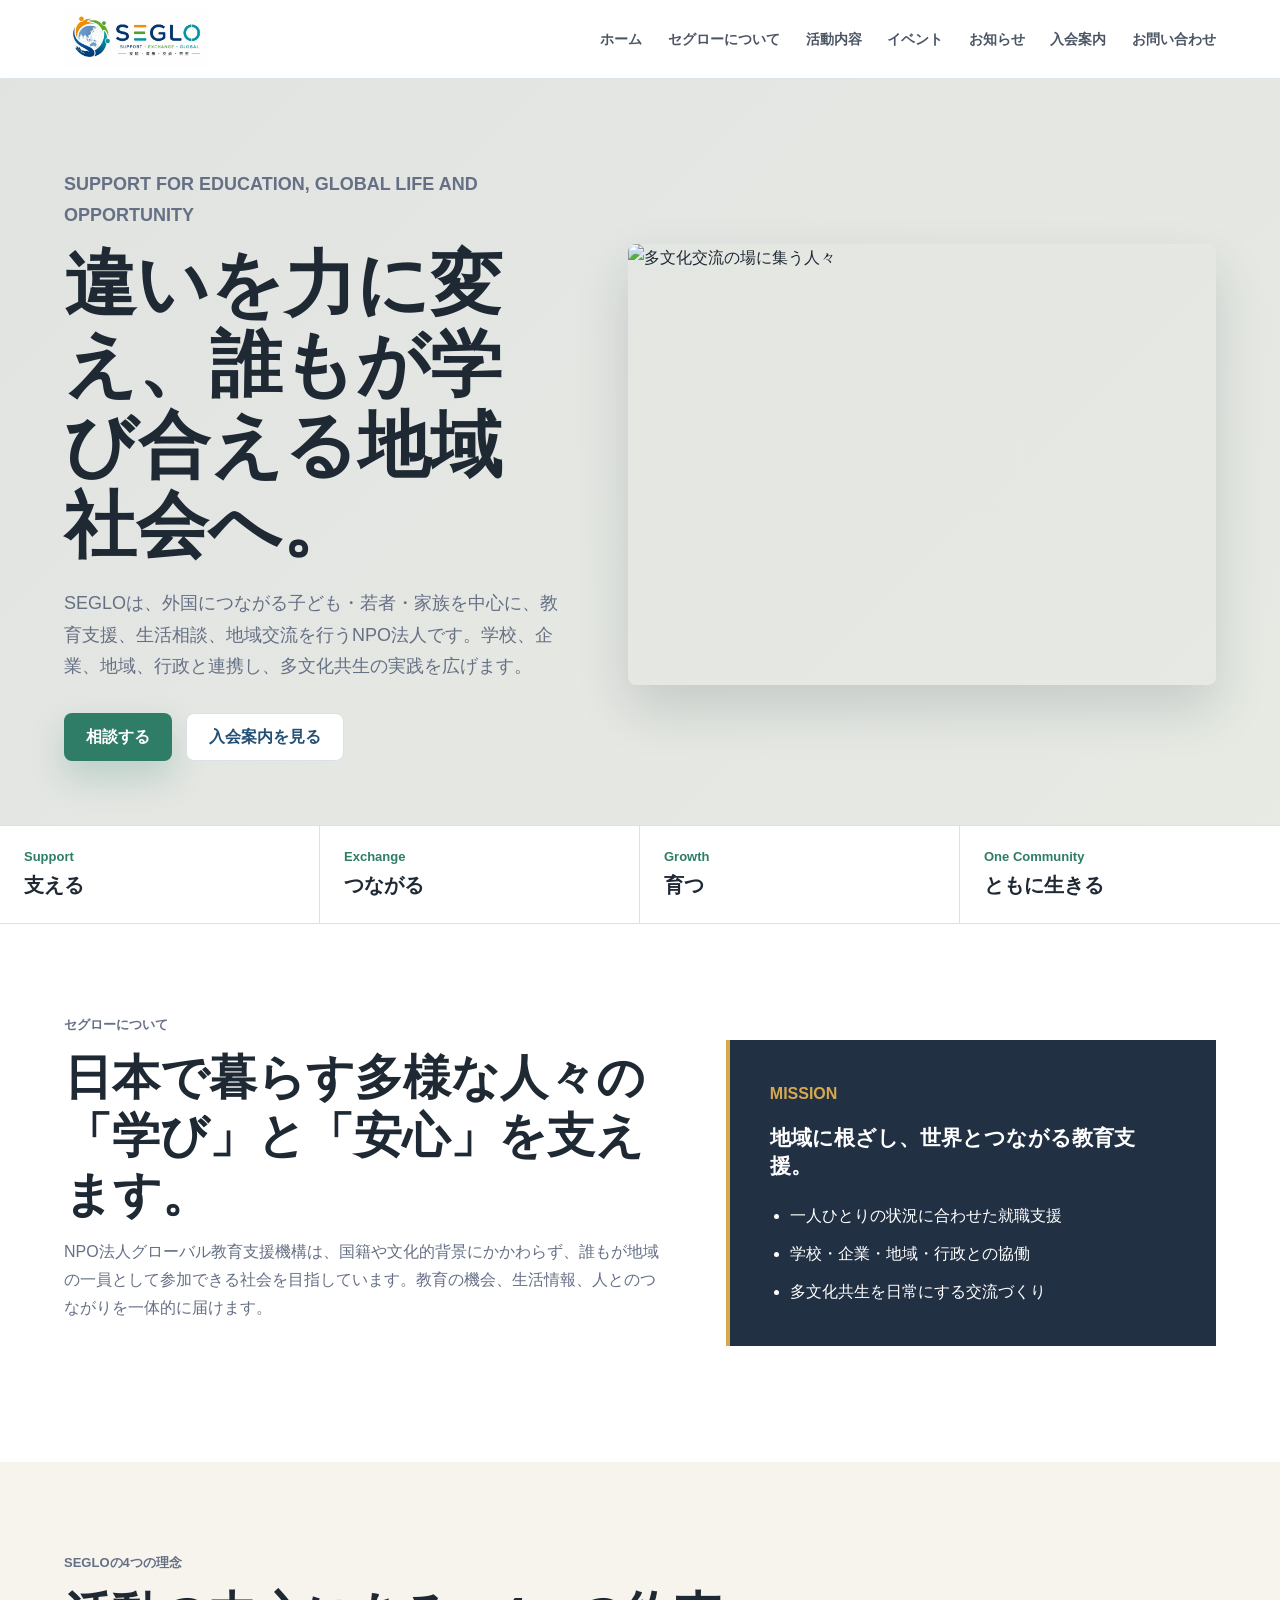
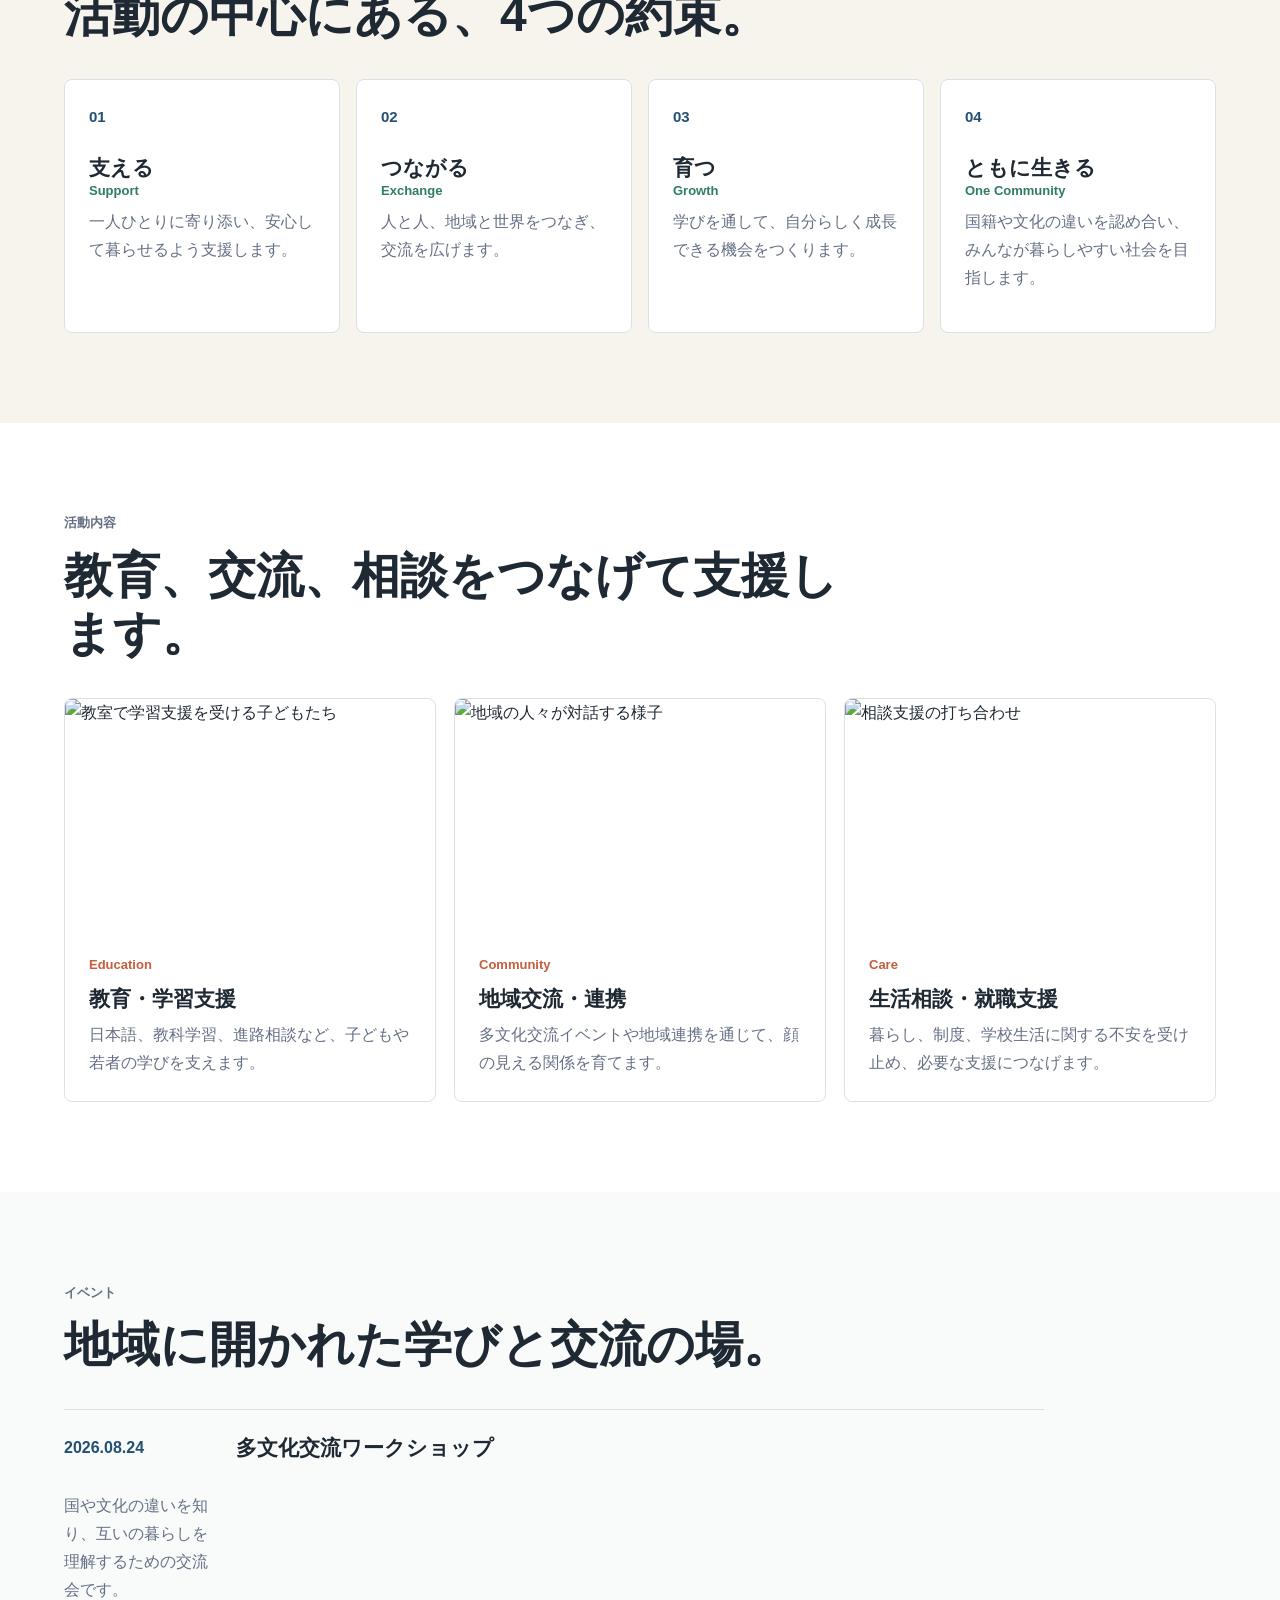
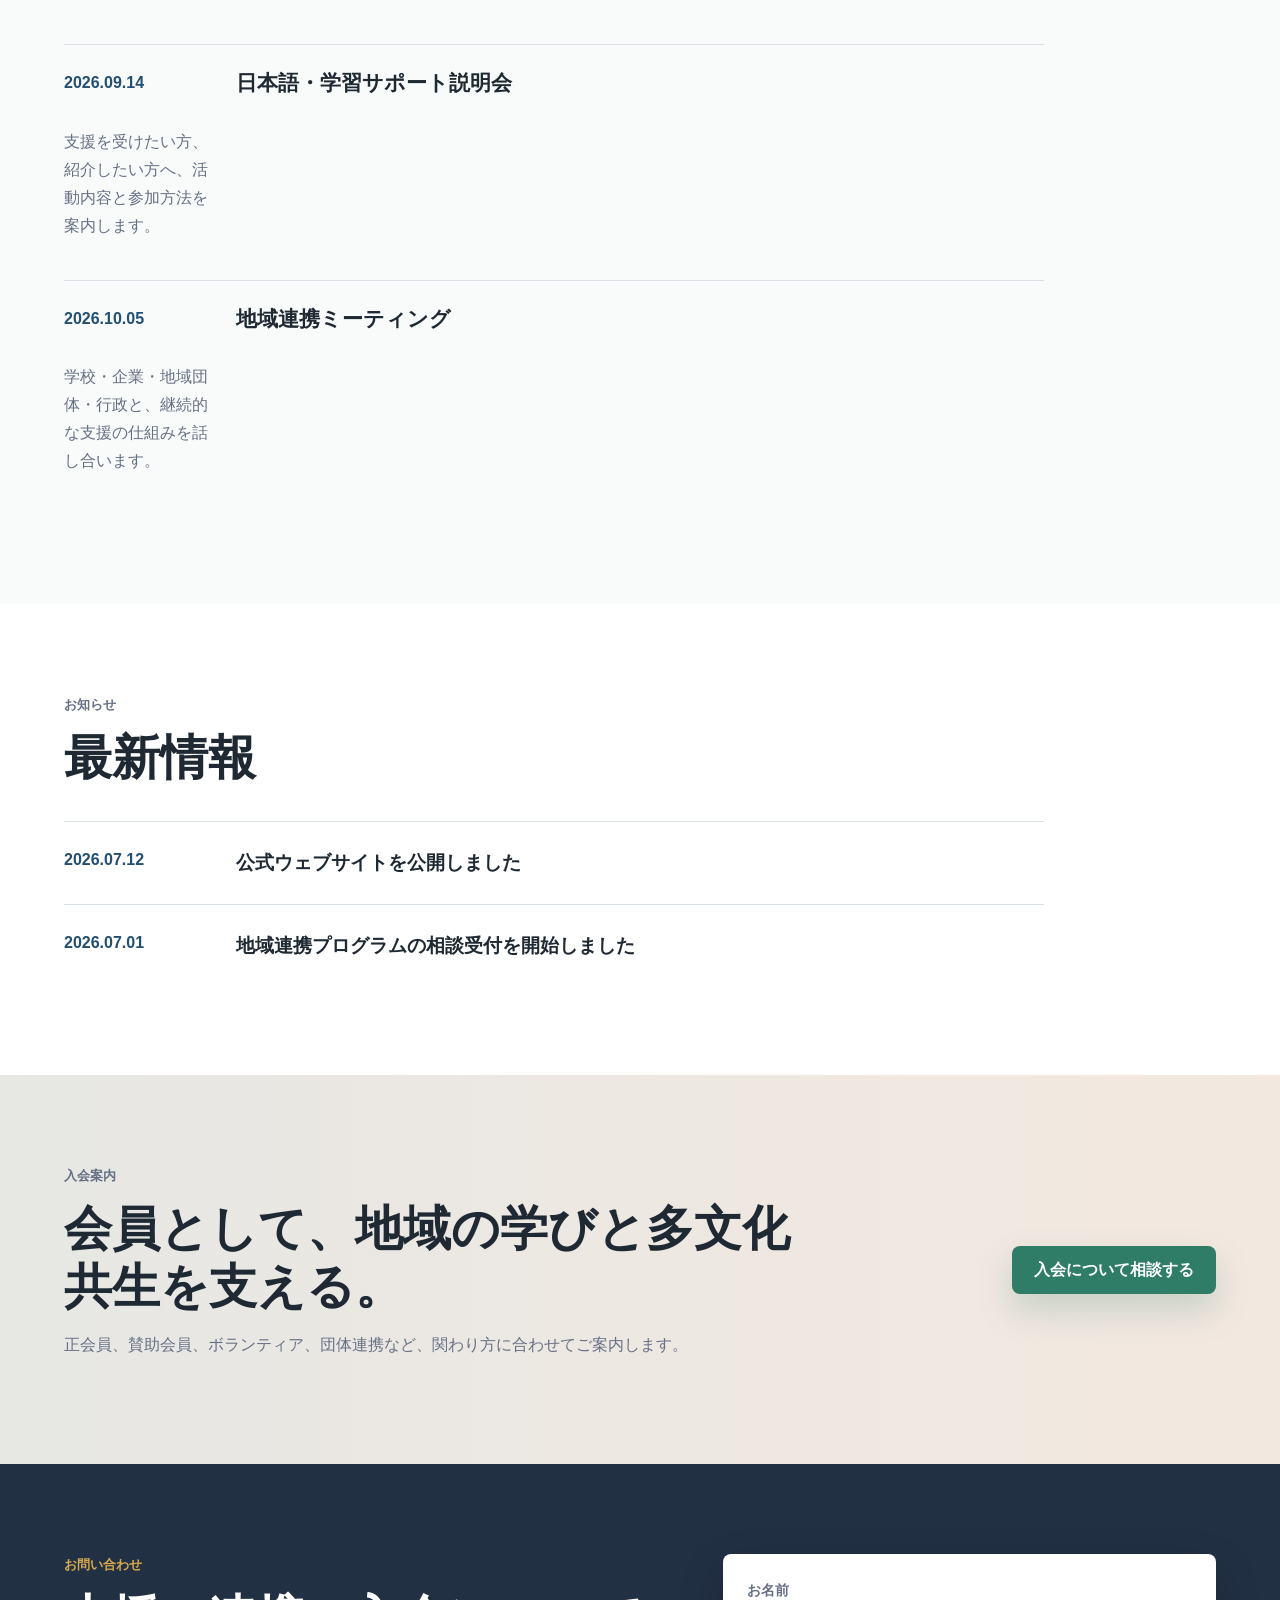
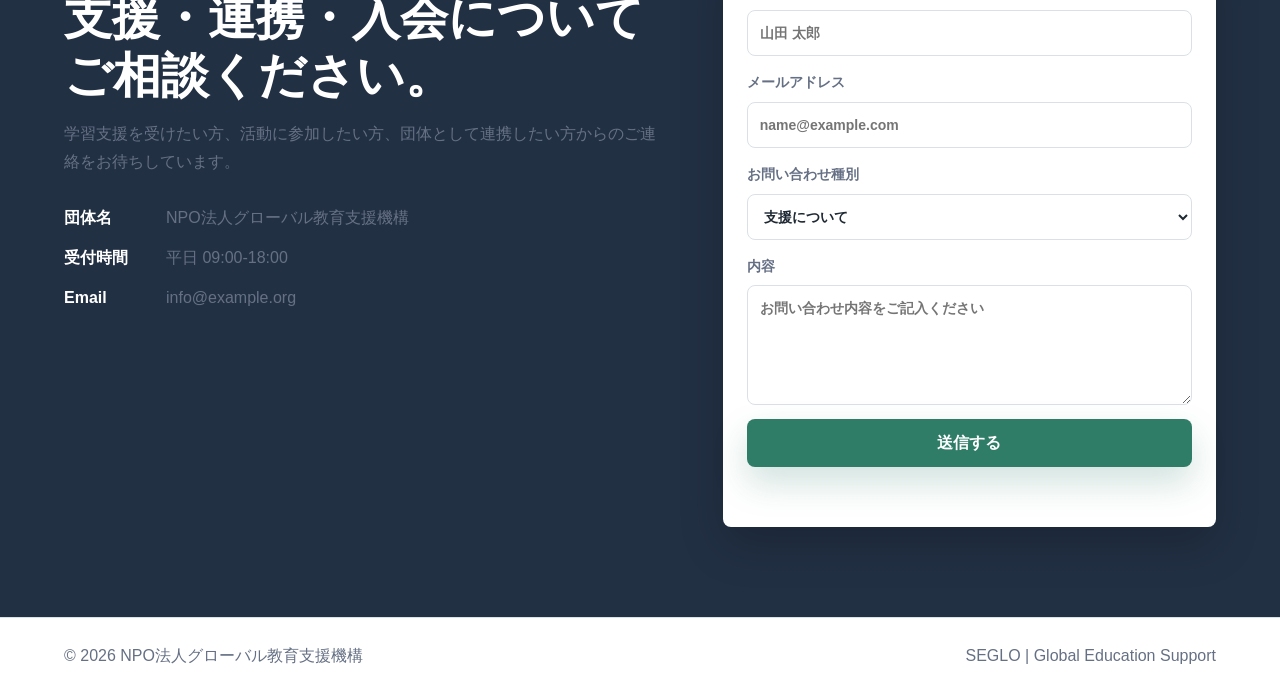
==== index.html @ 6075adf4 "Add files via upload" ====
<!doctype html>
<html lang="ja">
  <head>
    <meta charset="utf-8">
    <meta name="viewport" content="width=device-width, initial-scale=1">
    <title>NPO法人グローバル教育支援機構 | SEGLO</title>
    <meta name="description" content="NPO法人グローバル教育支援機構（SEGLO）は、教育、交流、生活支援を通じて、多文化共生の地域づくりに取り組みます。">
    <link rel="stylesheet" href="styles.css?v=20260712b">
  </head>
  <body>
    <header class="site-header">
      <a class="brand" href="#home" aria-label="SEGLO ホーム">
        <img src="photo/desktop-logo.jpg" alt="NPO法人グローバル教育支援機構 SEGLO">
      </a>

      <button class="menu-toggle" type="button" aria-label="ナビゲーションを開く" aria-expanded="false">
        <span></span>
        <span></span>
        <span></span>
      </button>

      <nav class="nav" aria-label="メインナビゲーション">
        <a href="#home">ホーム</a>
        <a href="#about">セグローについて</a>
        <a href="#programs">活動内容</a>
        <a href="#events">イベント</a>
        <a href="#news">お知らせ</a>
        <a href="#membership">入会案内</a>
        <a href="#contact">お問い合わせ</a>
      </nav>
    </header>

    <main id="home">
      <section class="hero">
        <div class="hero-copy">
          <p class="eyebrow">Support for Education, Global Life and Opportunity</p>
          <h1>違いを力に変え、誰もが学び合える地域社会へ。</h1>
          <p>
            SEGLOは、外国につながる子ども・若者・家族を中心に、教育支援、生活相談、地域交流を行うNPO法人です。学校、企業、地域、行政と連携し、多文化共生の実践を広げます。
          </p>
          <div class="hero-actions">
            <a class="button primary" href="#contact">相談する</a>
            <a class="button secondary" href="#membership">入会案内を見る</a>
          </div>
        </div>
        <div class="hero-media" aria-label="SEGLOの活動イメージ">
          <img class="hero-photo" src="https://images.unsplash.com/photo-1529156069898-49953e39b3ac?auto=format&fit=crop&w=1200&q=80" alt="多文化交流の場に集う人々">
        </div>
      </section>

      <section class="intro-strip" aria-label="SEGLOの理念">
        <div>
          <span>Support</span>
          <strong>支える</strong>
        </div>
        <div>
          <span>Exchange</span>
          <strong>つながる</strong>
        </div>
        <div>
          <span>Growth</span>
          <strong>育つ</strong>
        </div>
        <div>
          <span>One Community</span>
          <strong>ともに生きる</strong>
        </div>
      </section>

      <section id="about" class="split-section">
        <div class="section-copy">
          <p class="eyebrow">セグローについて</p>
          <h2>日本で暮らす多様な人々の「学び」と「安心」を支えます。</h2>
          <p>
            NPO法人グローバル教育支援機構は、国籍や文化的背景にかかわらず、誰もが地域の一員として参加できる社会を目指しています。教育の機会、生活情報、人とのつながりを一体的に届けます。
          </p>
        </div>
        <div class="statement-box">
          <p>MISSION</p>
          <h3>地域に根ざし、世界とつながる教育支援。</h3>
          <ul>
            <li>一人ひとりの状況に合わせた就職支援</li>
            <li>学校・企業・地域・行政との協働</li>
            <li>多文化共生を日常にする交流づくり</li>
          </ul>
        </div>
      </section>

      <section id="principles" class="section principles-section">
        <div class="section-head">
          <p class="eyebrow">SEGLOの4つの理念</p>
          <h2>活動の中心にある、4つの約束。</h2>
        </div>
        <div class="principle-grid">
          <article>
            <span>01</span>
            <h3>支える <small>Support</small></h3>
            <p>一人ひとりに寄り添い、安心して暮らせるよう支援します。</p>
          </article>
          <article>
            <span>02</span>
            <h3>つながる <small>Exchange</small></h3>
            <p>人と人、地域と世界をつなぎ、交流を広げます。</p>
          </article>
          <article>
            <span>03</span>
            <h3>育つ <small>Growth</small></h3>
            <p>学びを通して、自分らしく成長できる機会をつくります。</p>
          </article>
          <article>
            <span>04</span>
            <h3>ともに生きる <small>One Community</small></h3>
            <p>国籍や文化の違いを認め合い、みんなが暮らしやすい社会を目指します。</p>
          </article>
        </div>
      </section>

      <section id="programs" class="section programs-section">
        <div class="section-head">
          <p class="eyebrow">活動内容</p>
          <h2>教育、交流、相談をつなげて支援します。</h2>
        </div>
        <div class="program-grid">
          <article>
            <img src="https://images.unsplash.com/photo-1503676260728-1c00da094a0b?auto=format&fit=crop&w=900&q=80" alt="教室で学習支援を受ける子どもたち">
            <div>
              <p>Education</p>
              <h3>教育・学習支援</h3>
              <span>日本語、教科学習、進路相談など、子どもや若者の学びを支えます。</span>
            </div>
          </article>
          <article>
            <img src="https://images.unsplash.com/photo-1517048676732-d65bc937f952?auto=format&fit=crop&w=900&q=80" alt="地域の人々が対話する様子">
            <div>
              <p>Community</p>
              <h3>地域交流・連携</h3>
              <span>多文化交流イベントや地域連携を通じて、顔の見える関係を育てます。</span>
            </div>
          </article>
          <article>
            <img src="https://images.unsplash.com/photo-1551836022-d5d88e9218df?auto=format&fit=crop&w=900&q=80" alt="相談支援の打ち合わせ">
            <div>
              <p>Care</p>
              <h3>生活相談・就職支援</h3>
              <span>暮らし、制度、学校生活に関する不安を受け止め、必要な支援につなげます。</span>
            </div>
          </article>
        </div>
      </section>

      <section id="events" class="section events-section">
        <div class="section-head">
          <p class="eyebrow">イベント</p>
          <h2>地域に開かれた学びと交流の場。</h2>
        </div>
        <div class="timeline">
          <article>
            <time datetime="2026-08-24">2026.08.24</time>
            <h3>多文化交流ワークショップ</h3>
            <p>国や文化の違いを知り、互いの暮らしを理解するための交流会です。</p>
          </article>
          <article>
            <time datetime="2026-09-14">2026.09.14</time>
            <h3>日本語・学習サポート説明会</h3>
            <p>支援を受けたい方、紹介したい方へ、活動内容と参加方法を案内します。</p>
          </article>
          <article>
            <time datetime="2026-10-05">2026.10.05</time>
            <h3>地域連携ミーティング</h3>
            <p>学校・企業・地域団体・行政と、継続的な支援の仕組みを話し合います。</p>
          </article>
        </div>
      </section>

      <section id="news" class="section news-section">
        <div class="section-head">
          <p class="eyebrow">お知らせ</p>
          <h2>最新情報</h2>
        </div>
        <div class="news-list">
          <article>
            <time datetime="2026-07-12">2026.07.12</time>
            <a href="#contact">公式ウェブサイトを公開しました</a>
          </article>
          <article>
            <time datetime="2026-07-01">2026.07.01</time>
            <a href="#contact">地域連携プログラムの相談受付を開始しました</a>
          </article>
        </div>
      </section>

      <section id="membership" class="membership-section">
        <div>
          <p class="eyebrow">入会案内</p>
          <h2>会員として、地域の学びと多文化共生を支える。</h2>
          <p>正会員、賛助会員、ボランティア、団体連携など、関わり方に合わせてご案内します。</p>
        </div>
        <a class="button primary" href="#contact">入会について相談する</a>
      </section>

      <section id="contact" class="contact">
        <div class="contact-copy">
          <p class="eyebrow">お問い合わせ</p>
          <h2>支援・連携・入会についてご相談ください。</h2>
          <p>学習支援を受けたい方、活動に参加したい方、団体として連携したい方からのご連絡をお待ちしています。</p>
          <dl>
            <div>
              <dt>団体名</dt>
              <dd>NPO法人グローバル教育支援機構</dd>
            </div>
            <div>
              <dt>受付時間</dt>
              <dd>平日 09:00-18:00</dd>
            </div>
            <div>
              <dt>Email</dt>
              <dd>info@example.org</dd>
            </div>
          </dl>
        </div>

        <form class="contact-form">
          <label>
            お名前
            <input type="text" name="name" placeholder="山田 太郎" required>
          </label>
          <label>
            メールアドレス
            <input type="email" name="email" placeholder="name@example.com" required>
          </label>
          <label>
            お問い合わせ種別
            <select name="type">
              <option>支援について</option>
              <option>連携について</option>
              <option>入会について</option>
              <option>ボランティア参加について</option>
              <option>その他</option>
            </select>
          </label>
          <label>
            内容
            <textarea name="message" rows="4" placeholder="お問い合わせ内容をご記入ください"></textarea>
          </label>
          <button type="submit">送信する</button>
          <p class="form-note" role="status"></p>
        </form>
      </section>
    </main>

    <footer class="footer">
      <span>© 2026 NPO法人グローバル教育支援機構</span>
      <span>SEGLO | Global Education Support</span>
    </footer>

    <script src="script.js"></script>
  </body>
</html>
---- styles.css ----
:root {
  --ink: #1f2933;
  --muted: #667085;
  --line: #d9e1e7;
  --paper: #ffffff;
  --washi: #f7f4ee;
  --sumi: #223044;
  --indigo: #234f73;
  --green: #2f7d67;
  --vermillion: #c65d3b;
  --gold: #d6a84f;
}

* {
  box-sizing: border-box;
}

html {
  scroll-behavior: smooth;
}

body {
  margin: 0;
  color: var(--ink);
  background: var(--paper);
  font-family: "Yu Gothic", "Hiragino Kaku Gothic ProN", "Noto Sans JP", Meiryo, Arial, sans-serif;
  line-height: 1.75;
}

a {
  color: inherit;
  text-decoration: none;
}

img {
  display: block;
  max-width: 100%;
}

.site-header {
  position: sticky;
  top: 0;
  z-index: 20;
  display: flex;
  align-items: center;
  justify-content: space-between;
  gap: 24px;
  min-height: 78px;
  padding: 10px clamp(18px, 5vw, 72px);
  border-bottom: 1px solid rgba(217, 225, 231, 0.88);
  background: rgba(255, 255, 255, 0.94);
  backdrop-filter: blur(14px);
}

.brand {
  display: inline-flex;
  align-items: center;
  width: min(280px, 46vw);
}

.brand img {
  width: 100%;
  max-height: 58px;
  object-fit: contain;
  object-position: left center;
}

.nav {
  display: flex;
  align-items: center;
  gap: clamp(14px, 2vw, 26px);
  color: #4b5563;
  font-size: 14px;
  font-weight: 800;
  white-space: nowrap;
}

.nav a:hover {
  color: var(--green);
}

.menu-toggle {
  display: none;
  width: 42px;
  height: 42px;
  border: 1px solid var(--line);
  border-radius: 8px;
  background: #fff;
}

.menu-toggle span {
  display: block;
  width: 19px;
  height: 2px;
  margin: 5px auto;
  background: var(--ink);
}

.hero {
  display: grid;
  grid-template-columns: minmax(0, 0.92fr) minmax(360px, 1.08fr);
  gap: clamp(28px, 5vw, 72px);
  align-items: center;
  min-height: calc(86vh - 78px);
  padding: clamp(52px, 7vw, 96px) clamp(18px, 5vw, 72px) clamp(38px, 5vw, 72px);
  background:
    linear-gradient(135deg, rgba(35, 79, 115, 0.1), rgba(47, 125, 103, 0.08)),
    var(--washi);
}

.hero-copy {
  max-width: 720px;
}

.eyebrow {
  margin: 0 0 12px;
  color: var(--vermillion);
  font-size: 13px;
  font-weight: 900;
  letter-spacing: 0;
  text-transform: uppercase;
}

h1,
h2,
h3,
p {
  margin-top: 0;
}

h1 {
  margin-bottom: 22px;
  font-size: clamp(40px, 6.4vw, 72px);
  line-height: 1.12;
  letter-spacing: 0;
}

h2 {
  margin-bottom: 14px;
  font-size: clamp(30px, 4.4vw, 48px);
  line-height: 1.22;
  letter-spacing: 0;
}

h3 {
  margin-bottom: 8px;
  font-size: 21px;
  line-height: 1.35;
}

.hero-copy p {
  color: var(--muted);
  font-size: 18px;
}

.hero-actions {
  display: flex;
  flex-wrap: wrap;
  gap: 14px;
  margin-top: 30px;
}

.button,
.contact-form button {
  display: inline-flex;
  align-items: center;
  justify-content: center;
  min-height: 48px;
  border: 0;
  border-radius: 8px;
  padding: 0 22px;
  font: inherit;
  font-weight: 900;
  cursor: pointer;
}

.primary,
.contact-form button {
  color: #fff;
  background: var(--green);
  box-shadow: 0 16px 34px rgba(47, 125, 103, 0.22);
}

.secondary {
  color: var(--indigo);
  background: #fff;
  border: 1px solid var(--line);
}

.hero-media {
  display: block;
}

.hero-photo {
  width: 100%;
  border-radius: 8px;
  object-fit: cover;
  box-shadow: 0 24px 52px rgba(34, 48, 68, 0.16);
}

.hero-photo {
  aspect-ratio: 4 / 3;
}

.intro-strip {
  display: grid;
  grid-template-columns: repeat(4, 1fr);
  border-top: 1px solid var(--line);
  border-bottom: 1px solid var(--line);
  background: #fff;
}

.intro-strip div {
  padding: 20px clamp(14px, 2vw, 24px);
  border-right: 1px solid var(--line);
}

.intro-strip div:last-child {
  border-right: 0;
}

.intro-strip span {
  display: block;
  color: var(--green);
  font-size: 13px;
  font-weight: 900;
}

.intro-strip strong {
  display: block;
  font-size: 20px;
}

.section,
.split-section,
.membership-section,
.contact {
  padding: clamp(54px, 7vw, 92px) clamp(18px, 5vw, 72px);
}

.section-head,
.section-copy {
  max-width: 820px;
  margin-bottom: 34px;
}

.section-head p,
.section-copy p,
.principle-grid p,
.program-grid span,
.timeline p,
.membership-section p,
.contact p,
.contact dd {
  color: var(--muted);
}

.split-section {
  display: grid;
  grid-template-columns: minmax(0, 1fr) minmax(320px, 0.82fr);
  gap: clamp(28px, 5vw, 64px);
  align-items: center;
}

.statement-box {
  padding: clamp(24px, 4vw, 40px);
  border-left: 4px solid var(--gold);
  background: var(--sumi);
  color: #fff;
}

.statement-box p {
  color: var(--gold);
  font-weight: 900;
}

.statement-box ul {
  display: grid;
  gap: 10px;
  margin: 22px 0 0;
  padding-left: 20px;
}

.principles-section {
  background: var(--washi);
}

.principle-grid {
  display: grid;
  grid-template-columns: repeat(4, minmax(0, 1fr));
  gap: 16px;
}

.principle-grid article {
  min-height: 240px;
  padding: 24px;
  border: 1px solid var(--line);
  border-radius: 8px;
  background: #fff;
}

.principle-grid span {
  display: block;
  margin-bottom: 24px;
  color: var(--indigo);
  font-size: 15px;
  font-weight: 900;
}

.principle-grid small {
  display: block;
  color: var(--green);
  font-size: 13px;
}

.principle-grid .wide {
  grid-column: span 2;
  color: #fff;
  background: var(--indigo);
}

.principle-grid .wide p,
.principle-grid .wide small,
.principle-grid .wide span {
  color: #e5eff5;
}

.program-grid {
  display: grid;
  grid-template-columns: repeat(3, minmax(0, 1fr));
  gap: 18px;
}

.program-grid article {
  overflow: hidden;
  border: 1px solid var(--line);
  border-radius: 8px;
  background: #fff;
}

.program-grid img {
  width: 100%;
  aspect-ratio: 16 / 10;
  object-fit: cover;
}

.program-grid div {
  padding: 24px;
}

.program-grid p {
  margin-bottom: 8px;
  color: var(--vermillion);
  font-size: 13px;
  font-weight: 900;
}

.events-section {
  background: #f8fbfa;
}

.timeline,
.news-list {
  display: grid;
  max-width: 980px;
}

.timeline article,
.news-list article {
  display: grid;
  grid-template-columns: 150px minmax(0, 1fr);
  gap: 22px;
  padding: 24px 0;
  border-top: 1px solid var(--line);
}

.timeline time,
.news-list time {
  color: var(--indigo);
  font-weight: 900;
}

.news-section {
  background: #fff;
}

.news-list a {
  font-size: 19px;
  font-weight: 900;
}

.news-list a:hover {
  color: var(--green);
}

.membership-section {
  display: flex;
  align-items: center;
  justify-content: space-between;
  gap: 28px;
  background:
    linear-gradient(90deg, rgba(35, 79, 115, 0.08), rgba(198, 93, 59, 0.08)),
    var(--washi);
}

.membership-section div {
  max-width: 760px;
}

.contact {
  display: grid;
  grid-template-columns: minmax(0, 0.95fr) minmax(320px, 0.78fr);
  gap: clamp(26px, 5vw, 58px);
  background: var(--sumi);
  color: #fff;
}

.contact .eyebrow {
  color: var(--gold);
}

.contact dl {
  display: grid;
  gap: 12px;
  margin: 28px 0 0;
}

.contact dl div {
  display: grid;
  grid-template-columns: 90px minmax(0, 1fr);
  gap: 12px;
}

.contact dt {
  color: #fff;
  font-weight: 900;
}

.contact dd {
  margin: 0;
}

.contact-form {
  display: grid;
  gap: 14px;
  padding: 24px;
  border-radius: 8px;
  color: var(--ink);
  background: #fff;
  box-shadow: 0 18px 45px rgba(0, 0, 0, 0.2);
}

.contact-form label {
  display: grid;
  gap: 7px;
  color: var(--muted);
  font-size: 14px;
  font-weight: 800;
}

.contact-form input,
.contact-form select,
.contact-form textarea {
  width: 100%;
  min-height: 46px;
  border: 1px solid var(--line);
  border-radius: 8px;
  padding: 10px 12px;
  color: var(--ink);
  background: #fff;
  font: inherit;
}

.contact-form textarea {
  resize: vertical;
}

.form-note {
  min-height: 22px;
  margin: 0;
  color: var(--green);
  font-weight: 800;
}

.footer {
  display: flex;
  justify-content: space-between;
  gap: 16px;
  padding: 24px clamp(18px, 5vw, 72px);
  color: var(--muted);
  border-top: 1px solid var(--line);
}

@media (max-width: 1080px) {
  .principle-grid {
    grid-template-columns: repeat(2, minmax(0, 1fr));
  }

  .program-grid {
    grid-template-columns: 1fr;
  }
}

@media (max-width: 900px) {
  .menu-toggle {
    display: block;
  }

  .nav {
    position: absolute;
    top: 78px;
    right: 18px;
    left: 18px;
    display: none;
    flex-direction: column;
    align-items: stretch;
    gap: 0;
    padding: 12px;
    border: 1px solid var(--line);
    border-radius: 8px;
    background: #fff;
    box-shadow: 0 18px 40px rgba(34, 48, 68, 0.14);
  }

  .nav.is-open {
    display: flex;
  }

  .nav a {
    padding: 12px;
  }

  .hero,
  .split-section,
  .contact {
    grid-template-columns: 1fr;
  }

  .hero {
    min-height: auto;
  }

  .intro-strip {
    grid-template-columns: repeat(2, 1fr);
  }

  .membership-section {
    align-items: stretch;
    flex-direction: column;
  }
}

@media (max-width: 640px) {
  .brand {
    width: min(220px, 58vw);
  }

  h1 {
    font-size: 36px;
  }

  .hero-media,
  .intro-strip,
  .principle-grid,
  .timeline article,
  .news-list article,
  .contact dl div {
    grid-template-columns: 1fr;
  }

  .principle-grid .wide {
    grid-column: auto;
  }

  .button,
  .contact-form button {
    width: 100%;
  }

  .footer {
    flex-direction: column;
  }
}
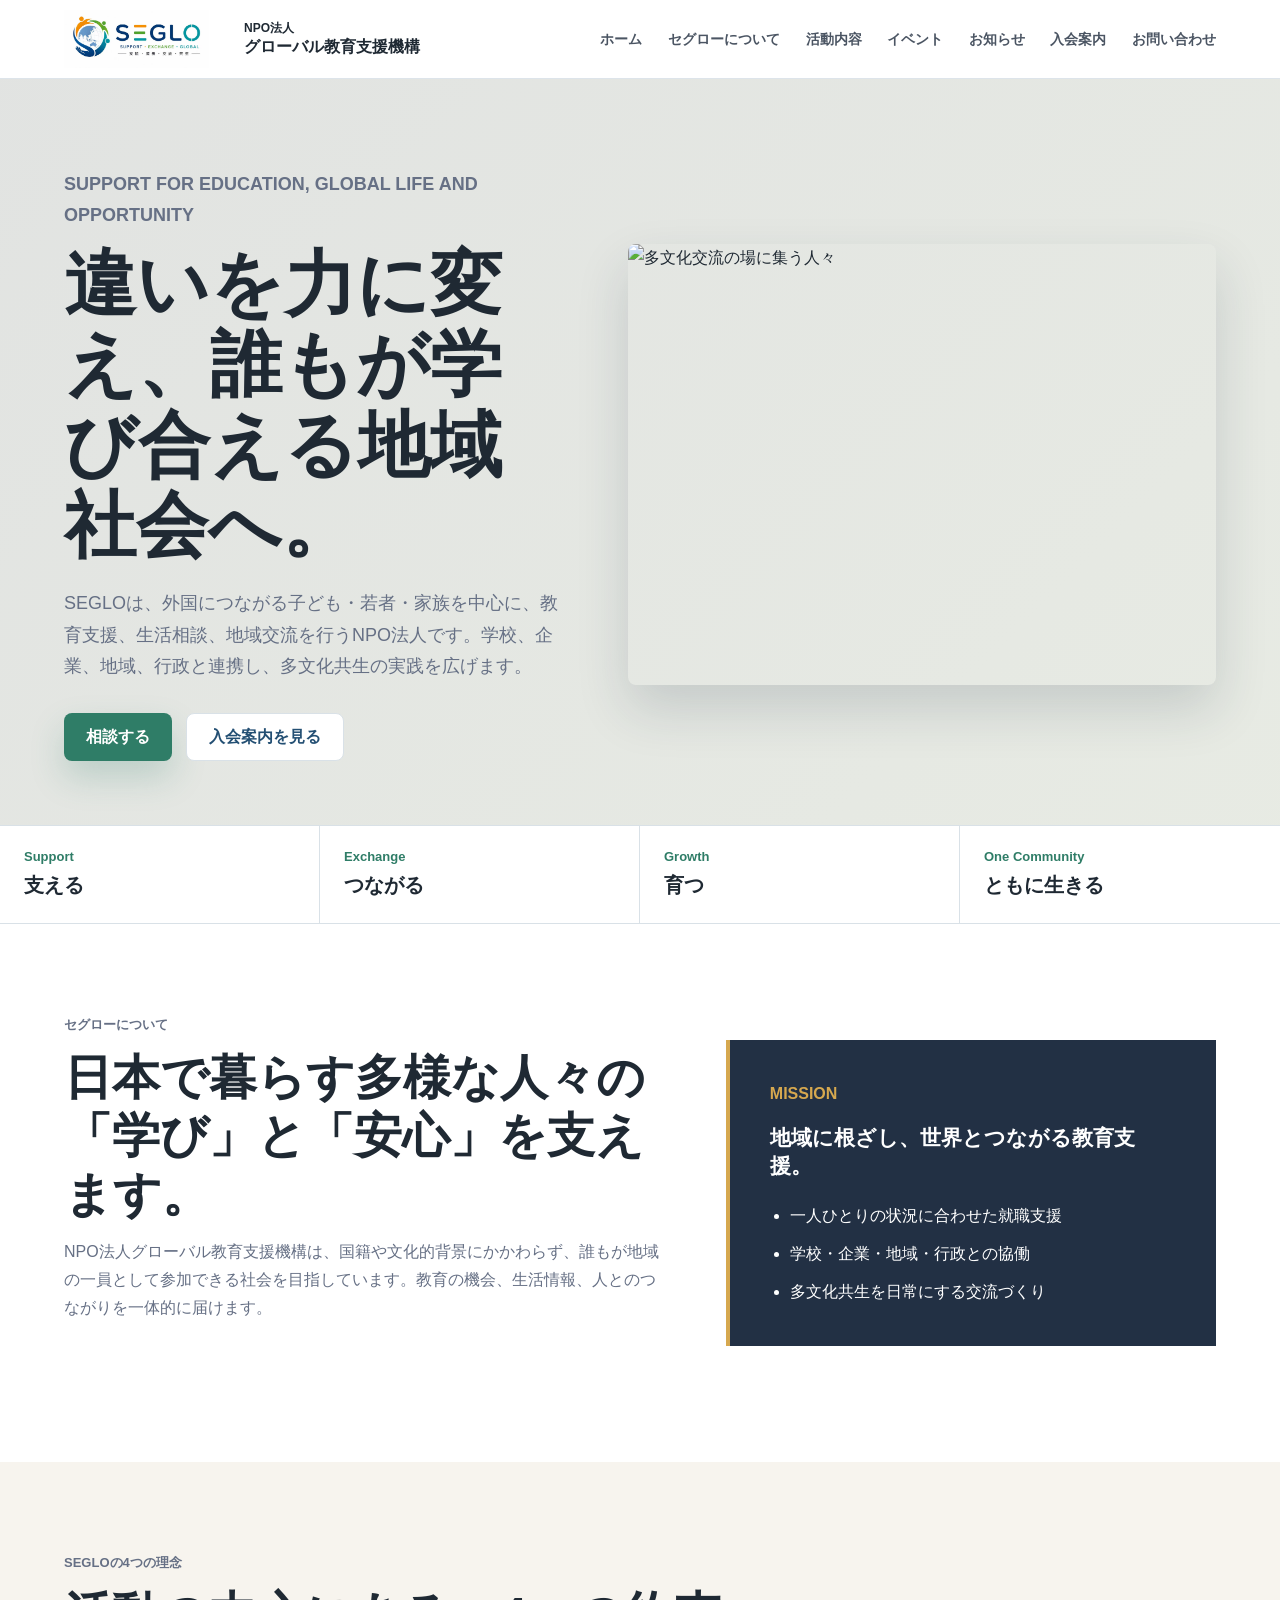
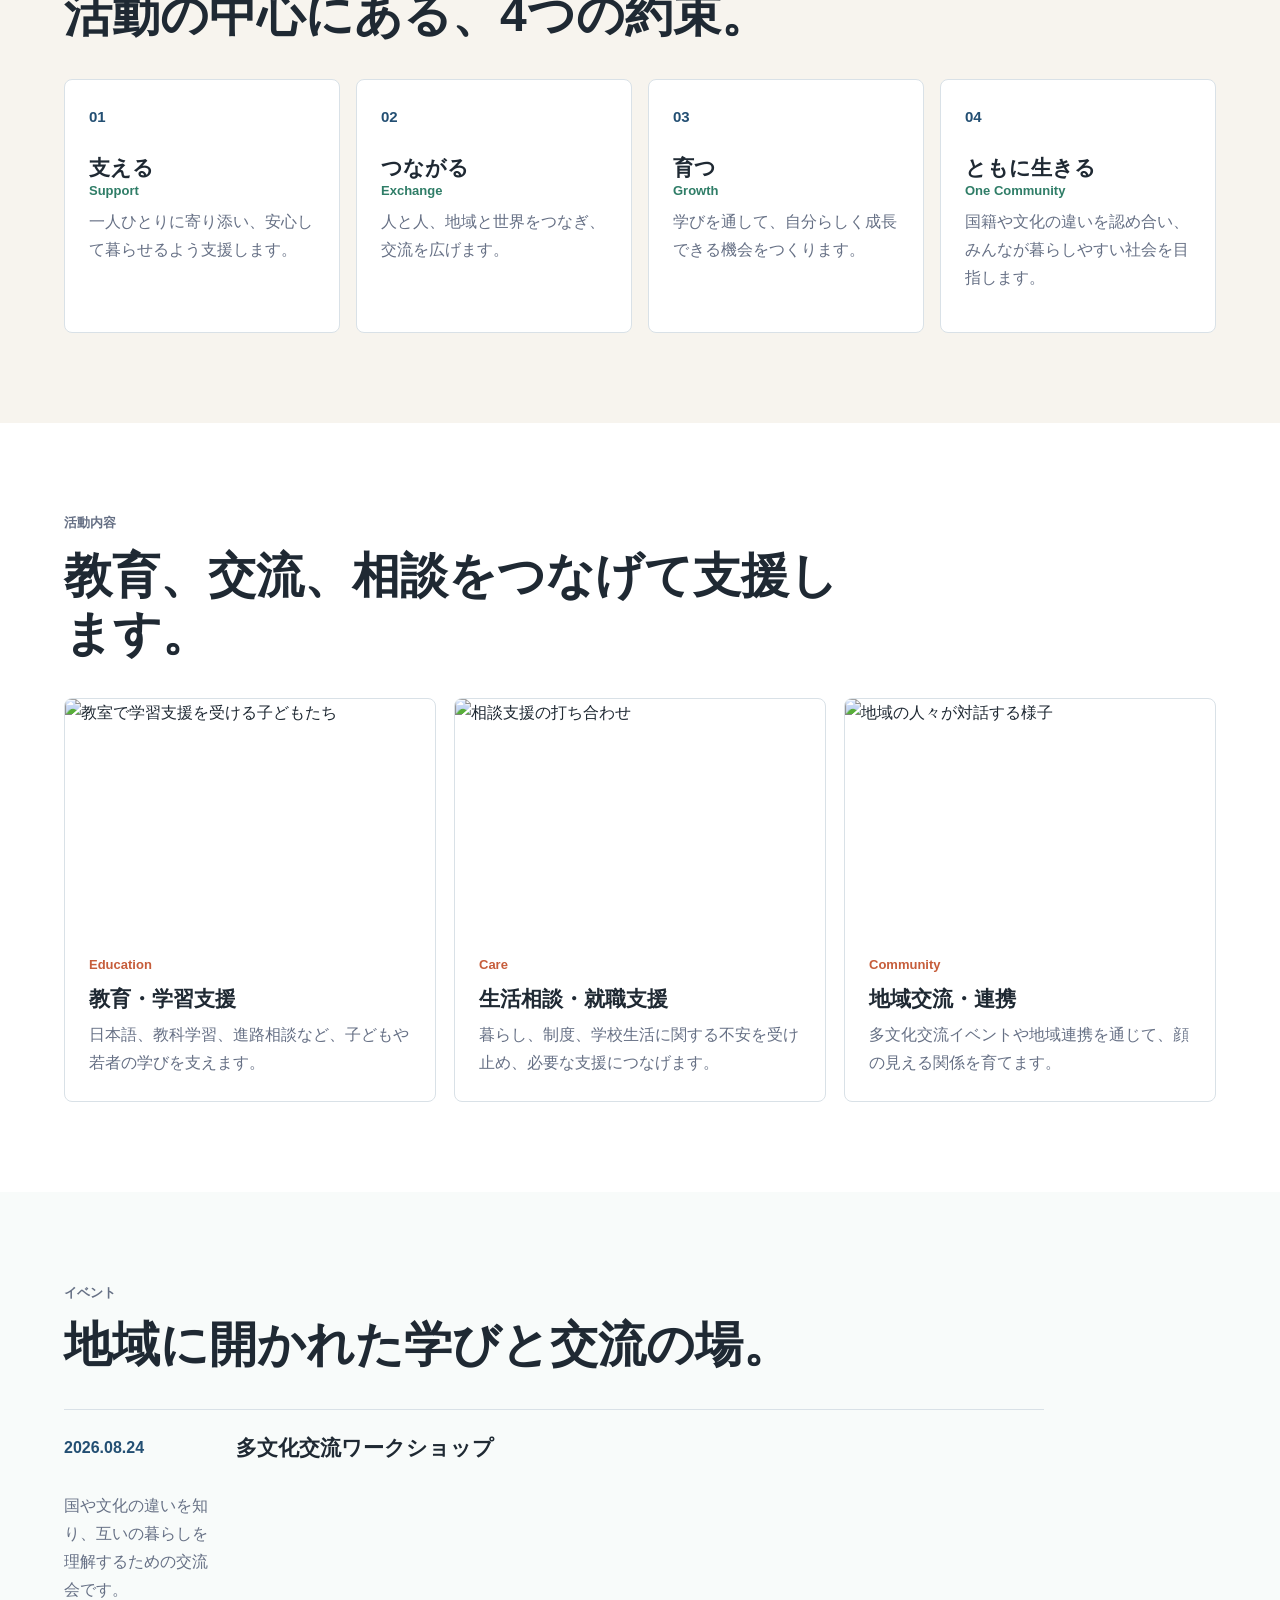
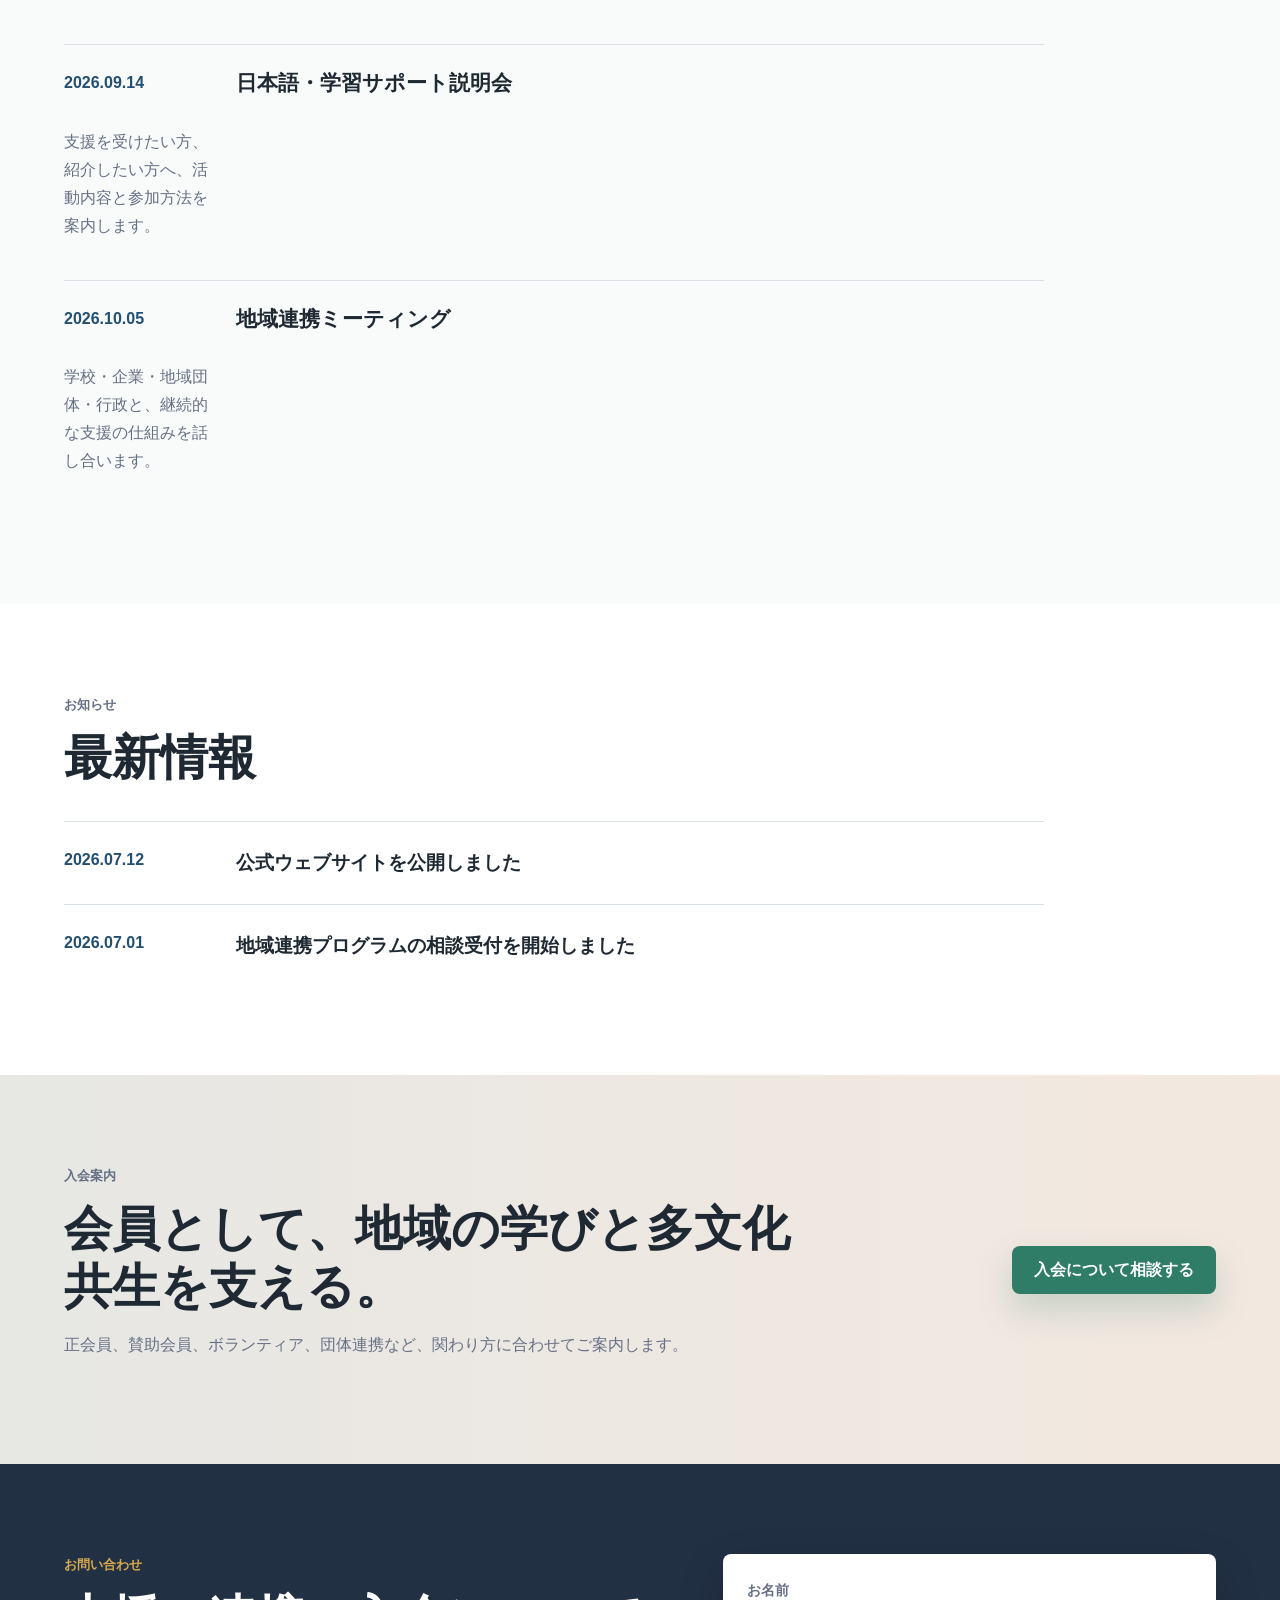
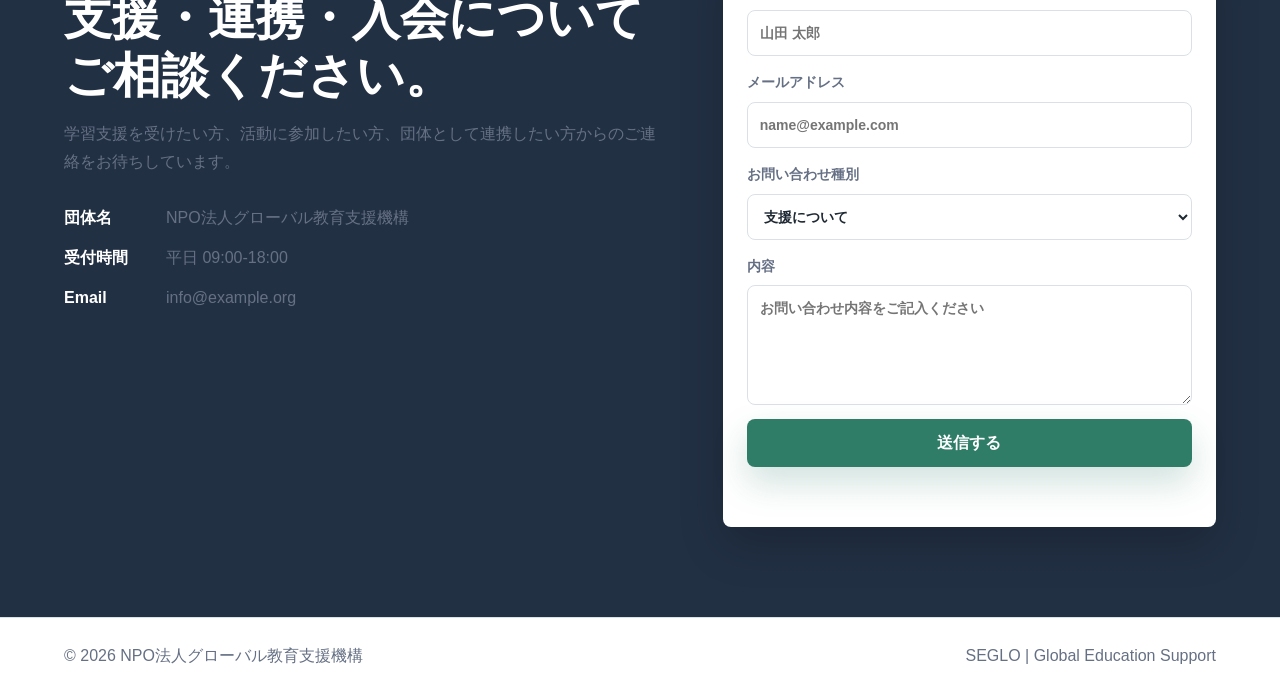
==== commit 728219fc: "Add files via upload" ====
--- a/index.html
+++ b/index.html
@@ -10,7 +10,11 @@
   <body>
     <header class="site-header">
       <a class="brand" href="#home" aria-label="SEGLO ホーム">
-        <img src="photo/desktop-logo.jpg" alt="NPO法人グローバル教育支援機構 SEGLO">
+        <img src="photo/desktop-logo.jpg" alt="SEGLO">
+        <span>
+          <strong>NPO法人</strong>
+          <strong>グローバル教育支援機構</strong>
+        </span>
       </a>
 
       <button class="menu-toggle" type="button" aria-label="ナビゲーションを開く" aria-expanded="false">
@@ -130,19 +134,19 @@
             </div>
           </article>
           <article>
+            <img src="https://images.unsplash.com/photo-1551836022-d5d88e9218df?auto=format&fit=crop&w=900&q=80" alt="相談支援の打ち合わせ">
+            <div>
+              <p>Care</p>
+              <h3>生活相談・就職支援</h3>
+              <span>暮らし、制度、学校生活に関する不安を受け止め、必要な支援につなげます。</span>
+            </div>
+          </article>
+          <article>
             <img src="https://images.unsplash.com/photo-1517048676732-d65bc937f952?auto=format&fit=crop&w=900&q=80" alt="地域の人々が対話する様子">
             <div>
               <p>Community</p>
               <h3>地域交流・連携</h3>
               <span>多文化交流イベントや地域連携を通じて、顔の見える関係を育てます。</span>
-            </div>
-          </article>
-          <article>
-            <img src="https://images.unsplash.com/photo-1551836022-d5d88e9218df?auto=format&fit=crop&w=900&q=80" alt="相談支援の打ち合わせ">
-            <div>
-              <p>Care</p>
-              <h3>生活相談・就職支援</h3>
-              <span>暮らし、制度、学校生活に関する不安を受け止め、必要な支援につなげます。</span>
             </div>
           </article>
         </div>
--- a/styles.css
+++ b/styles.css
@@ -55,14 +55,34 @@
 .brand {
   display: inline-flex;
   align-items: center;
-  width: min(280px, 46vw);
+  gap: 10px;
+  min-width: 360px;
 }
 
 .brand img {
-  width: 100%;
-  max-height: 58px;
+  width: 170px;
+  height: 58px;
   object-fit: contain;
   object-position: left center;
+}
+
+.brand span {
+  display: grid;
+  gap: 1px;
+}
+
+.brand strong {
+  color: var(--ink);
+  font-weight: 800;
+  line-height: 1.25;
+}
+
+.brand strong:first-child {
+  font-size: 12px;
+}
+
+.brand strong:last-child {
+  font-size: 16px;
 }
 
 .nav {
@@ -552,7 +572,20 @@
 
 @media (max-width: 640px) {
   .brand {
-    width: min(220px, 58vw);
+    min-width: 0;
+  }
+
+  .brand img {
+    width: 96px;
+    height: 46px;
+  }
+
+  .brand strong:first-child {
+    font-size: 10px;
+  }
+
+  .brand strong:last-child {
+    font-size: 14px;
   }
 
   h1 {
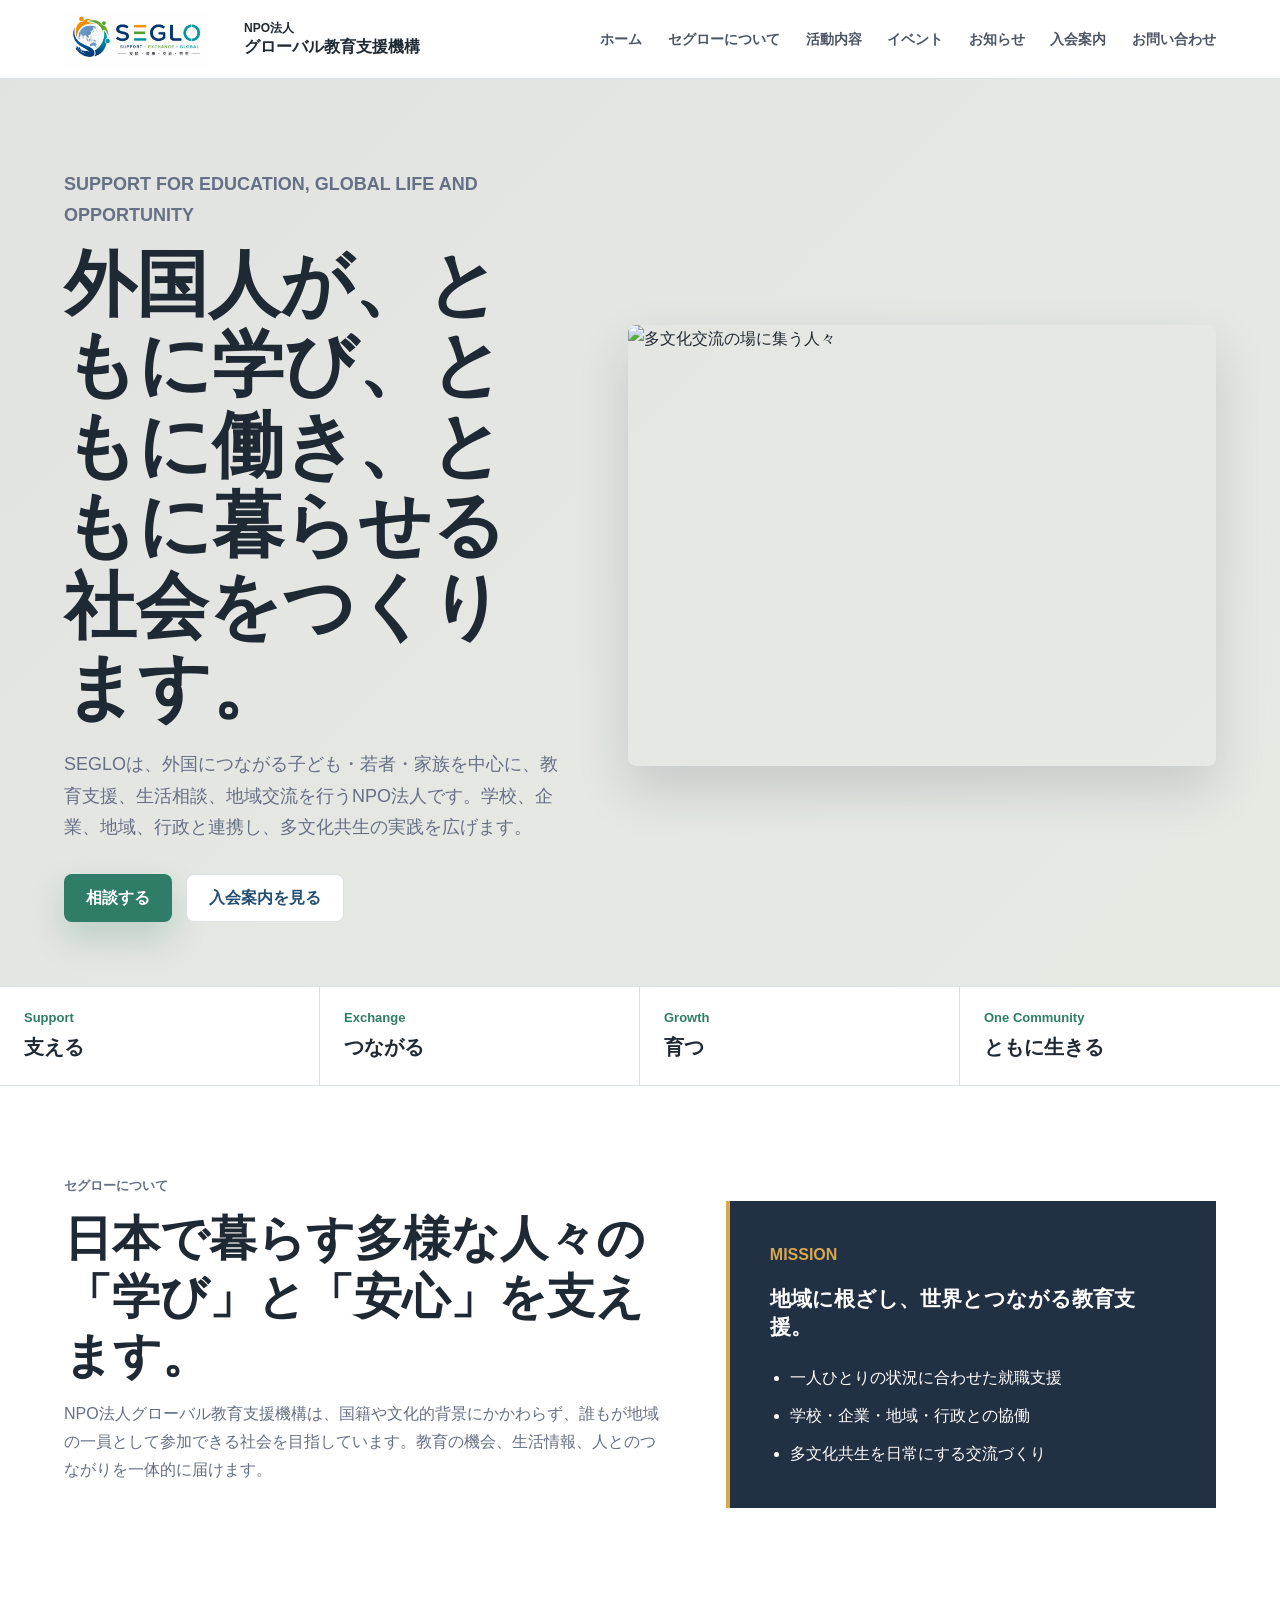
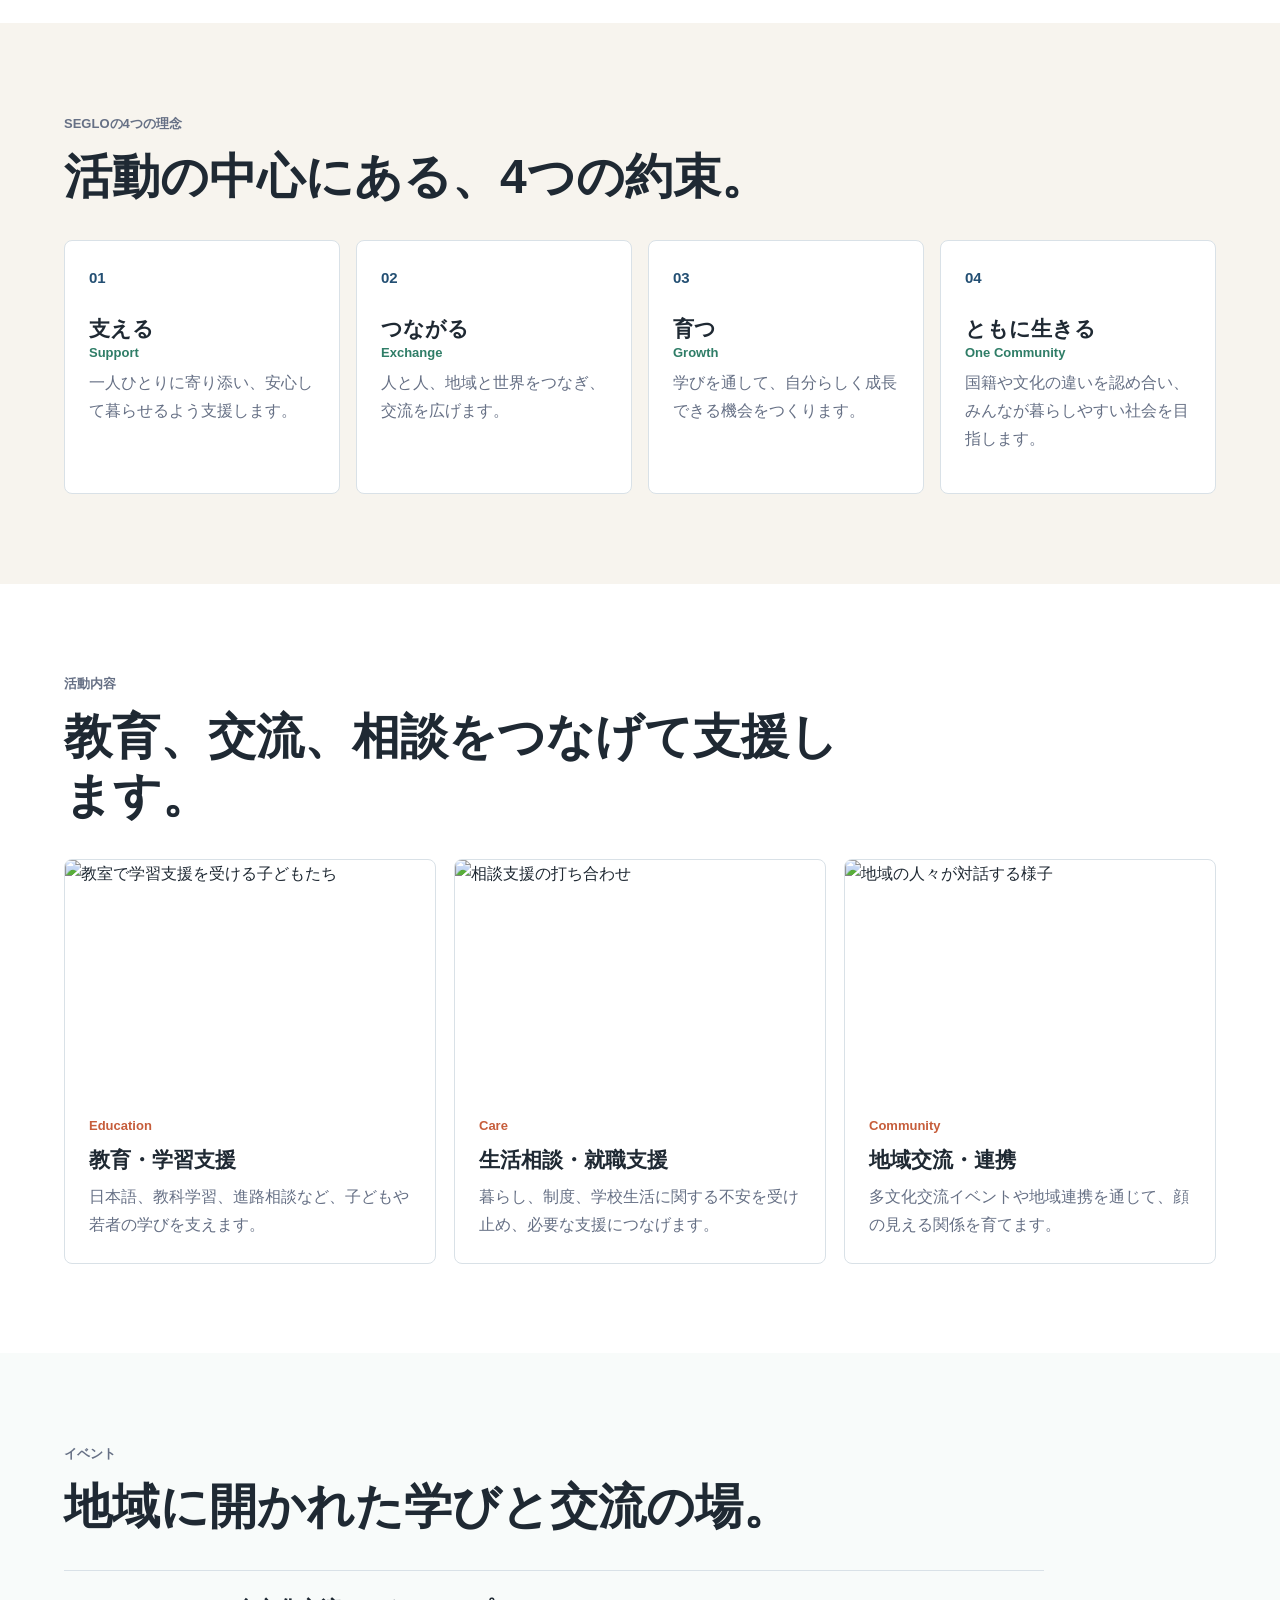
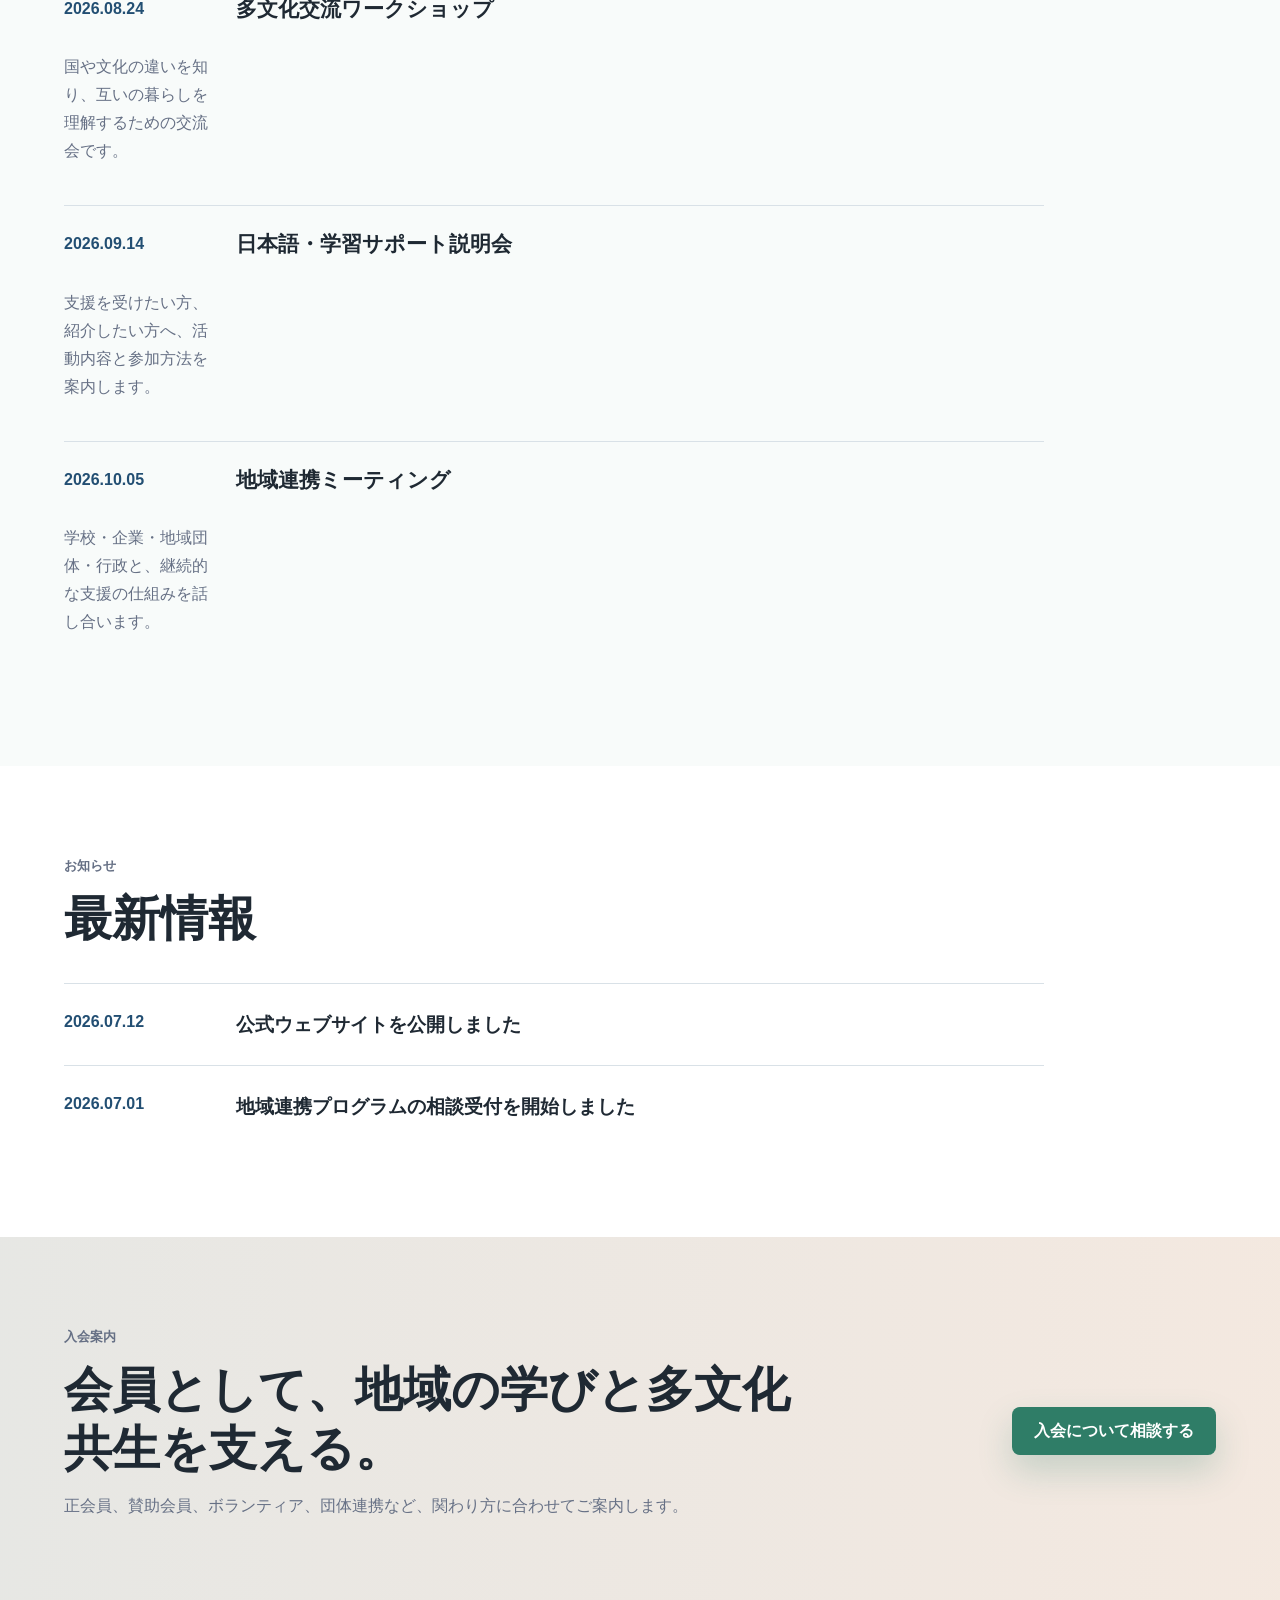
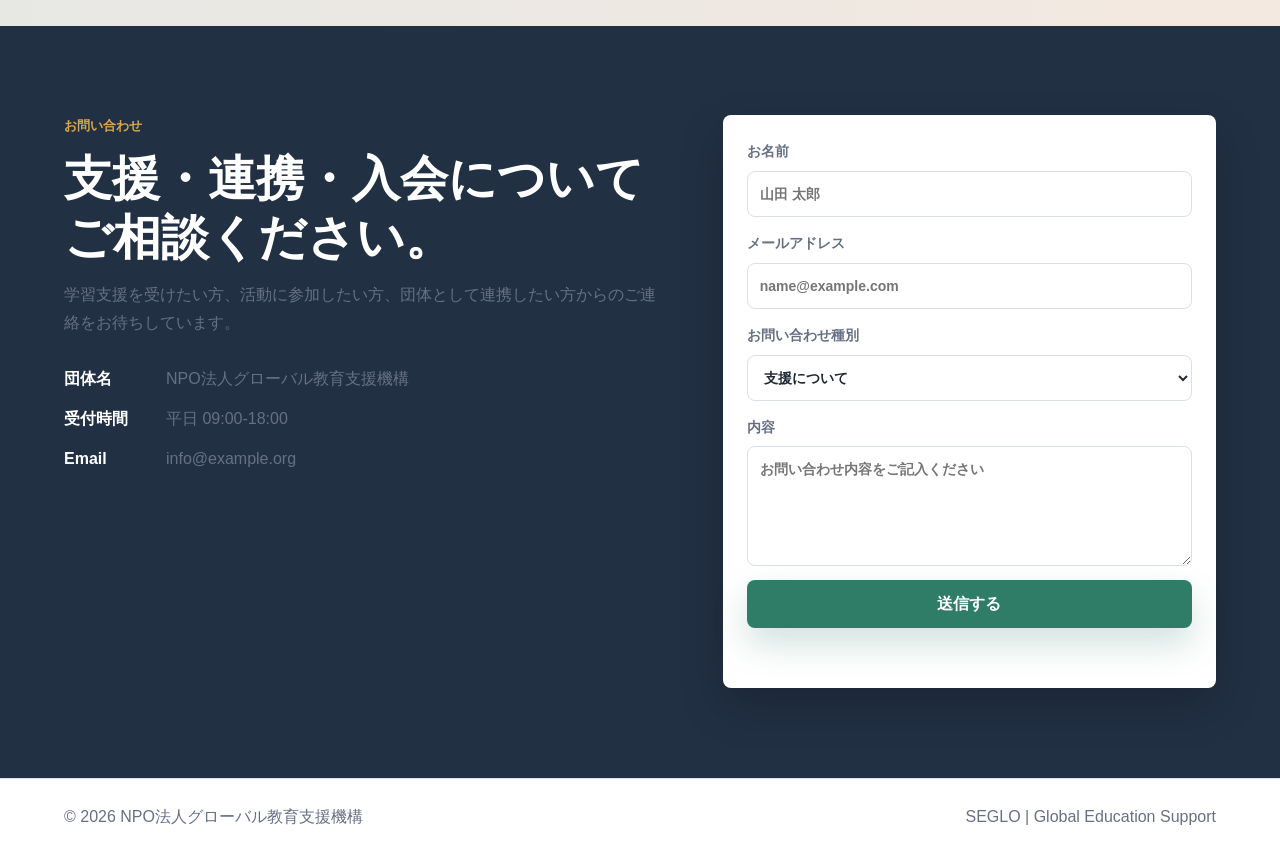
==== commit 5199a0a3: "Update index.html" ====
--- a/index.html
+++ b/index.html
@@ -38,7 +38,7 @@
       <section class="hero">
         <div class="hero-copy">
           <p class="eyebrow">Support for Education, Global Life and Opportunity</p>
-          <h1>違いを力に変え、誰もが学び合える地域社会へ。</h1>
+          <h1>外国人が、ともに学び、ともに働き、ともに暮らせる社会をつくります。</h1>
           <p>
             SEGLOは、外国につながる子ども・若者・家族を中心に、教育支援、生活相談、地域交流を行うNPO法人です。学校、企業、地域、行政と連携し、多文化共生の実践を広げます。
           </p>
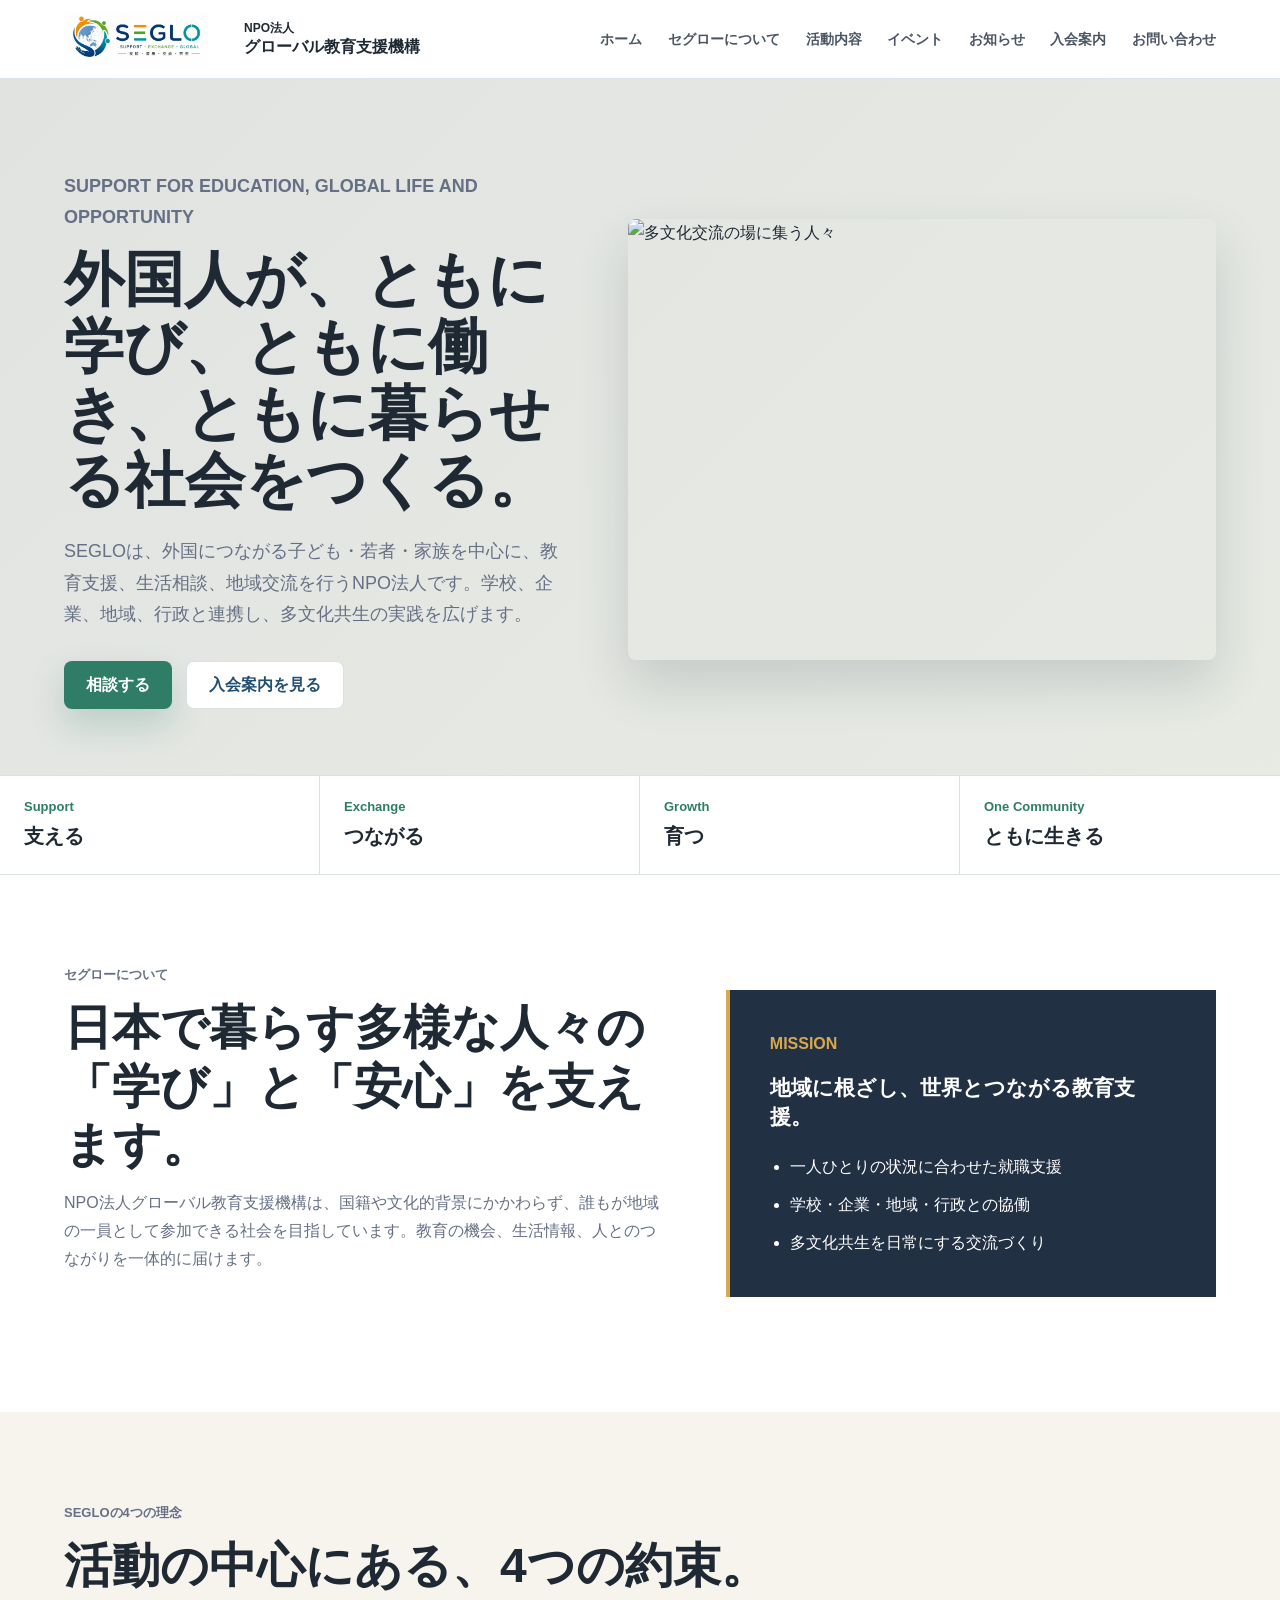
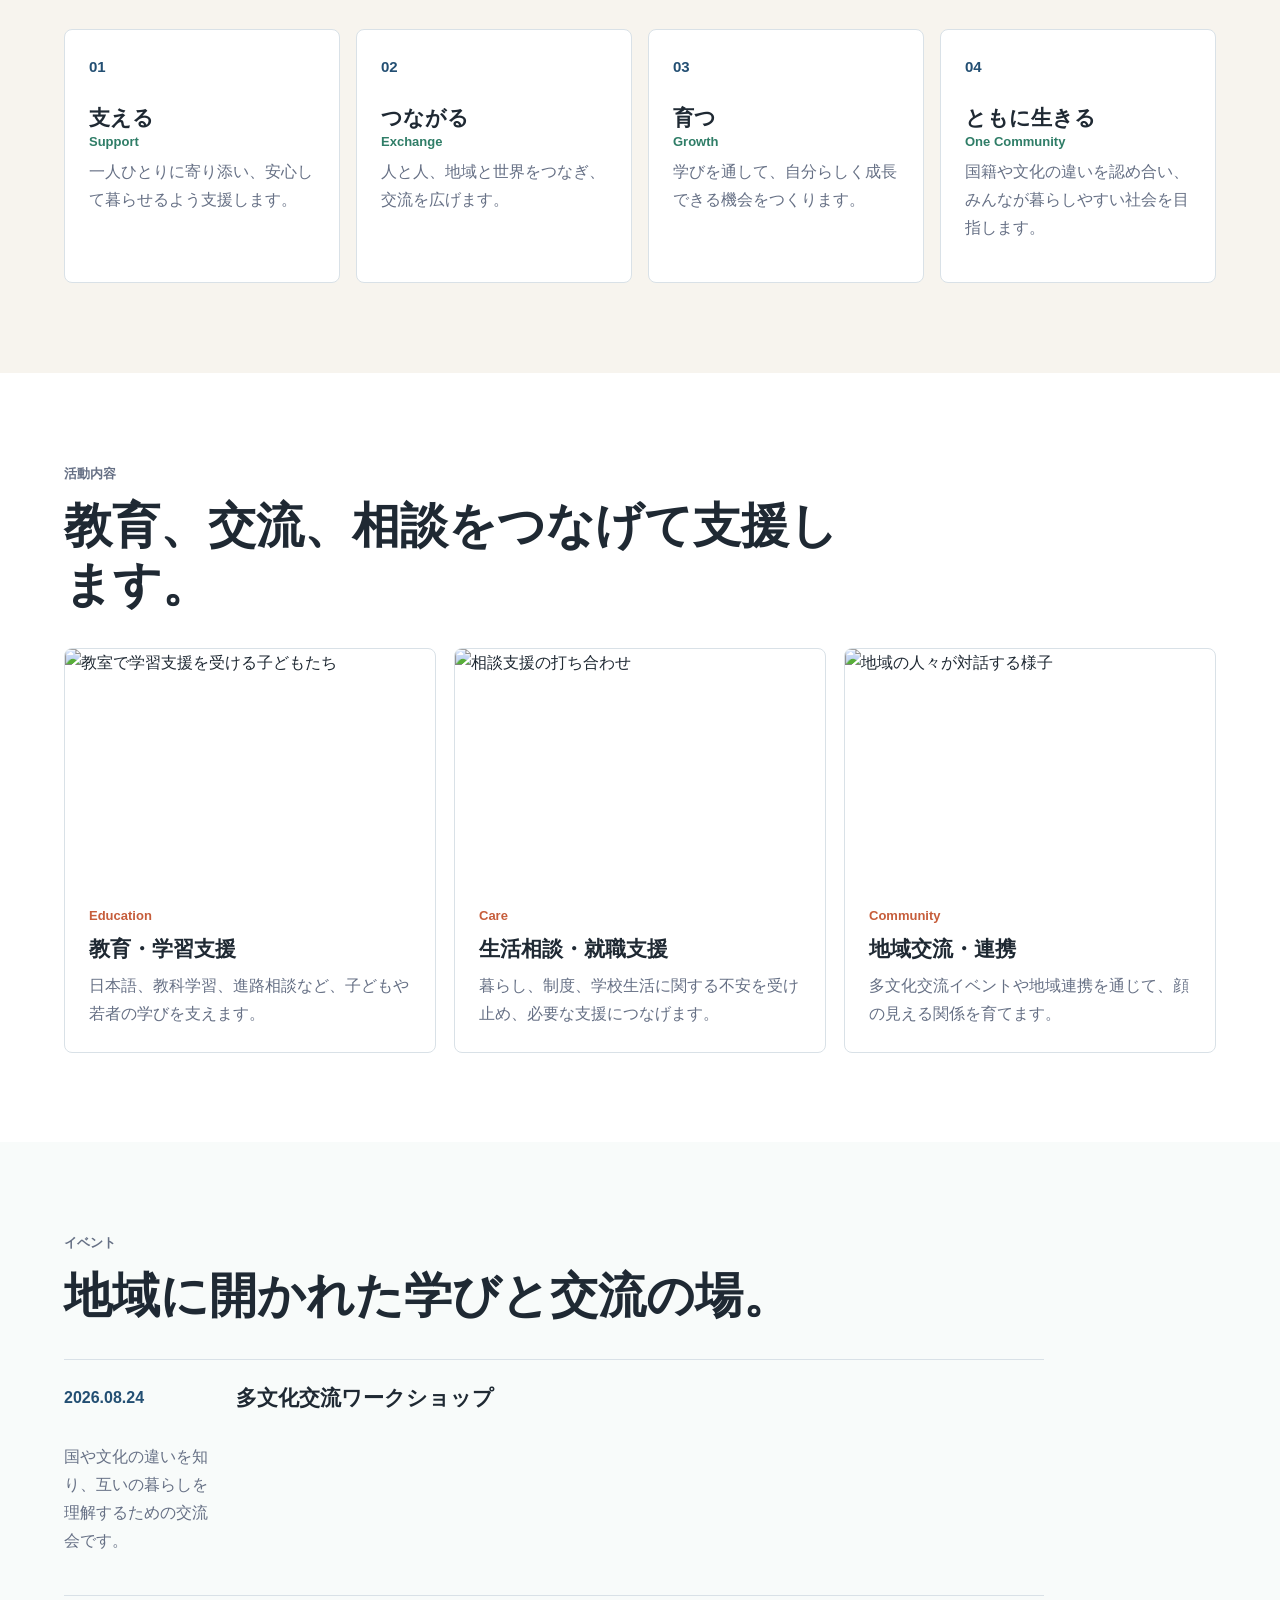
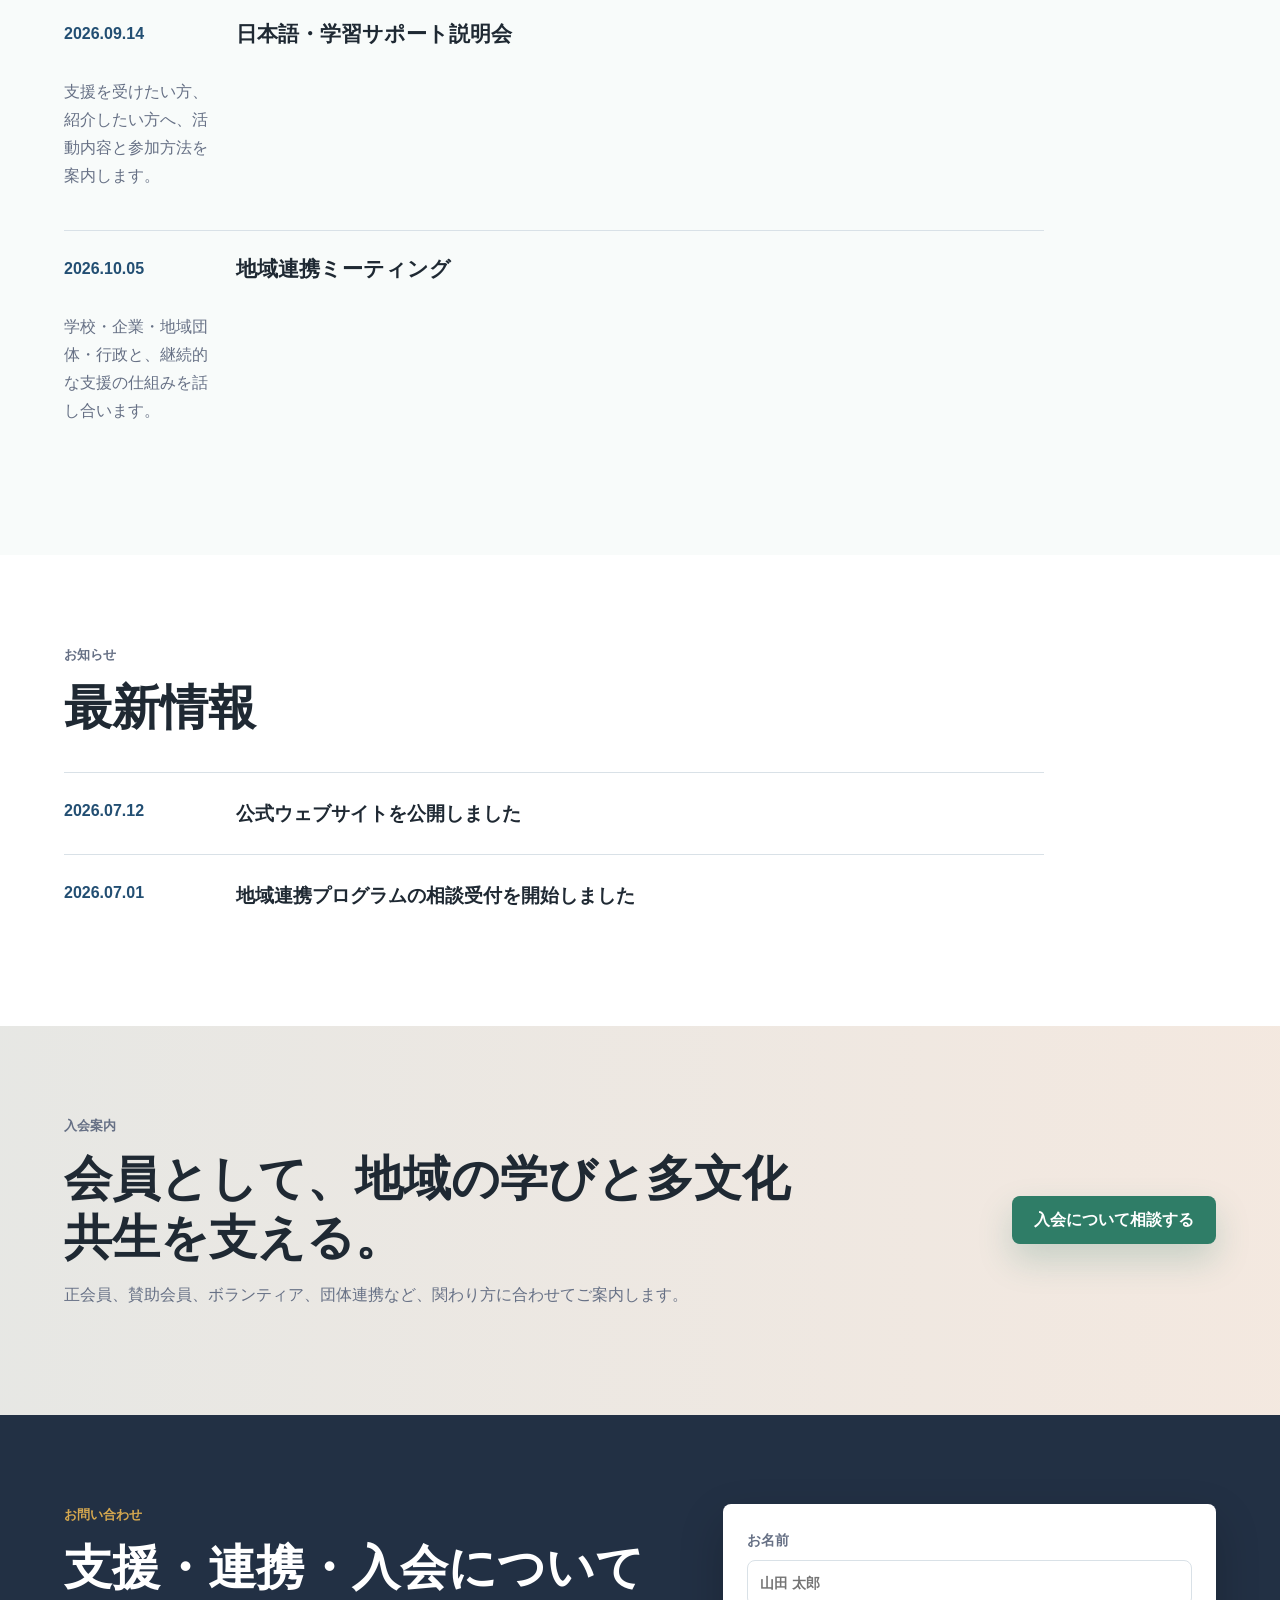
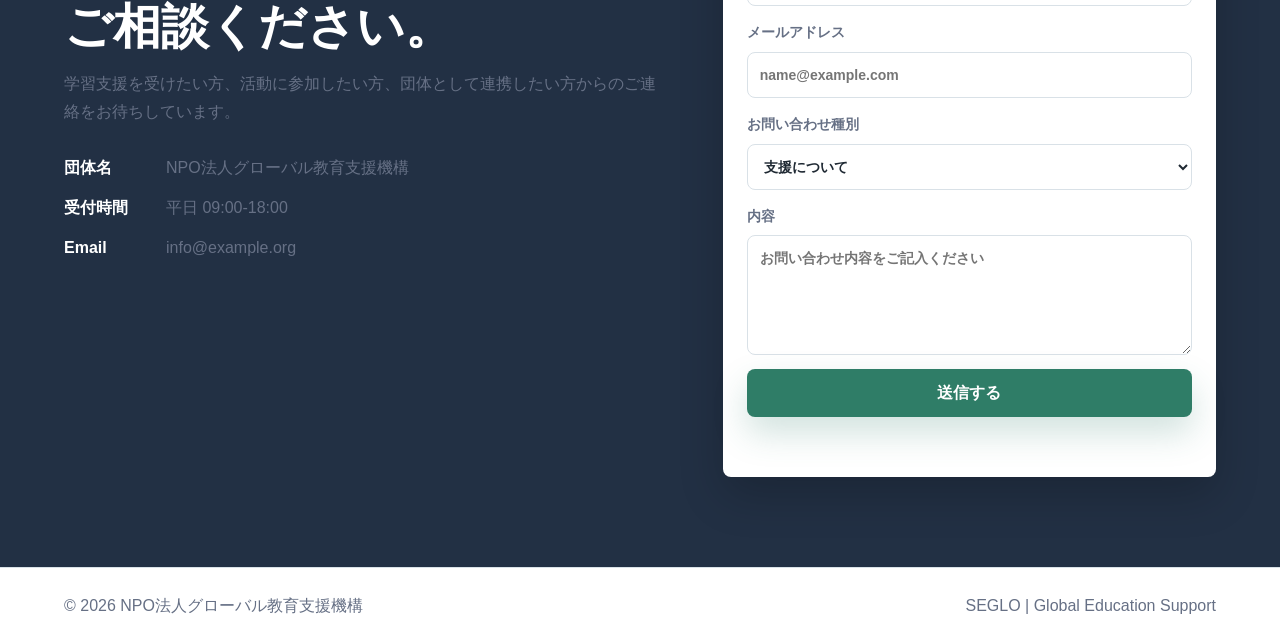
==== commit 16eed719: "Update index.html" ====
--- a/index.html
+++ b/index.html
@@ -38,7 +38,7 @@
       <section class="hero">
         <div class="hero-copy">
           <p class="eyebrow">Support for Education, Global Life and Opportunity</p>
-          <h1>外国人が、ともに学び、ともに働き、ともに暮らせる社会をつくります。</h1>
+          <h1>外国人が、ともに学び、ともに働き、ともに暮らせる社会をつくる。</h1>
           <p>
             SEGLOは、外国につながる子ども・若者・家族を中心に、教育支援、生活相談、地域交流を行うNPO法人です。学校、企業、地域、行政と連携し、多文化共生の実践を広げます。
           </p>
--- a/styles.css
+++ b/styles.css
@@ -150,7 +150,7 @@
 
 h1 {
   margin-bottom: 22px;
-  font-size: clamp(40px, 6.4vw, 72px);
+  font-size: clamp(34px, 6.4vw, 60px);
   line-height: 1.12;
   letter-spacing: 0;
 }
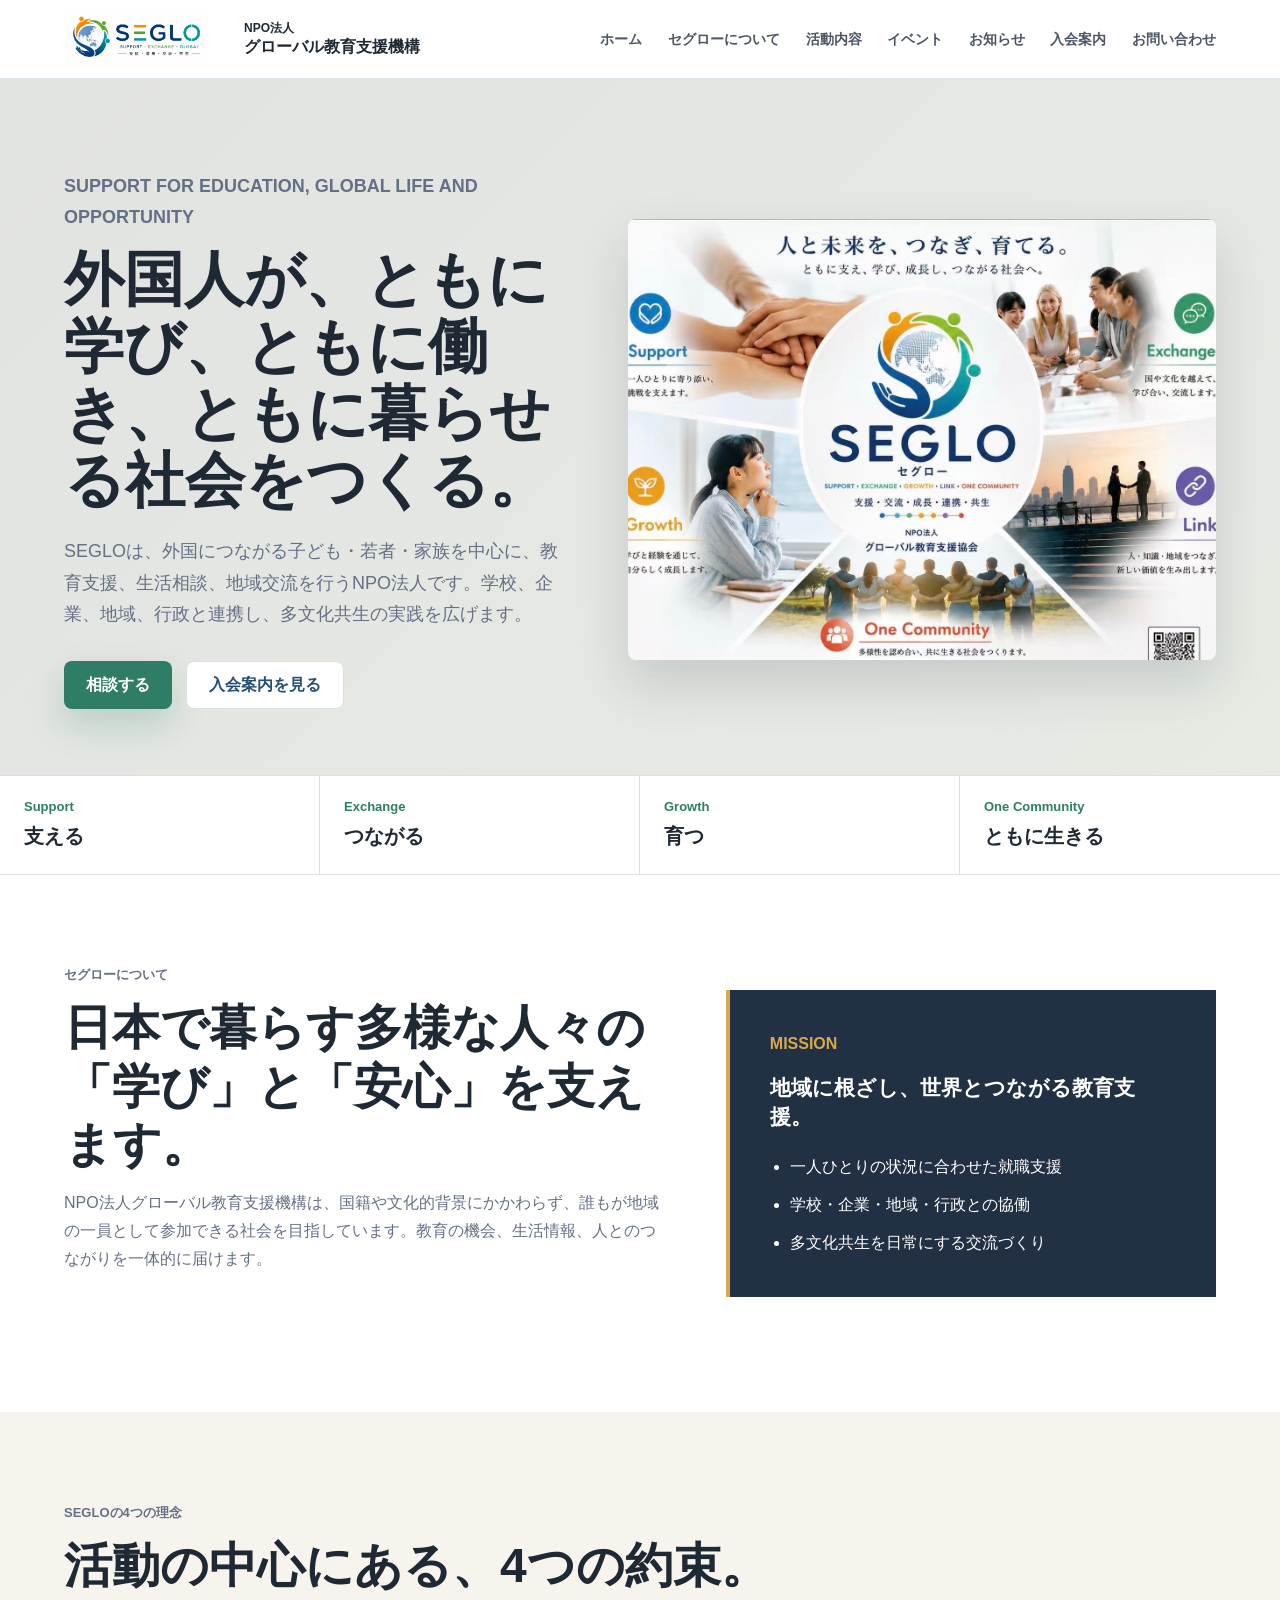
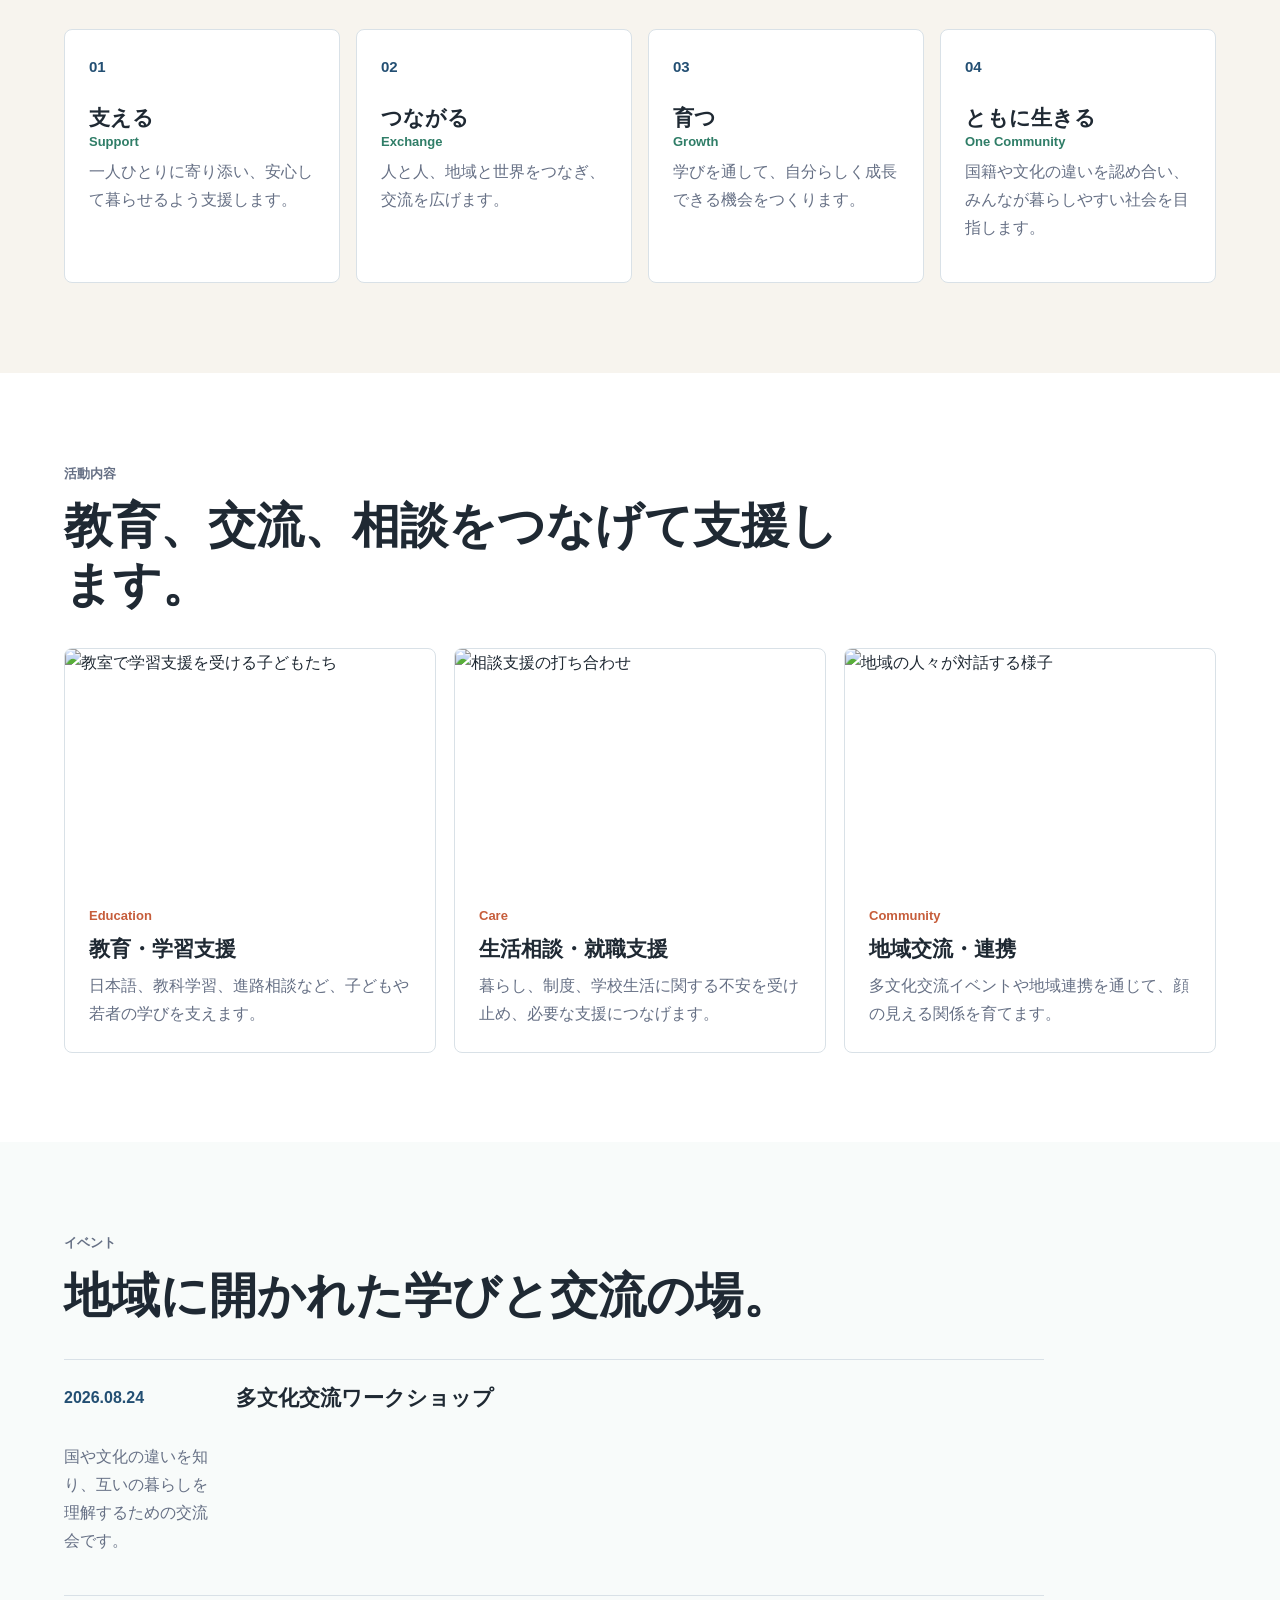
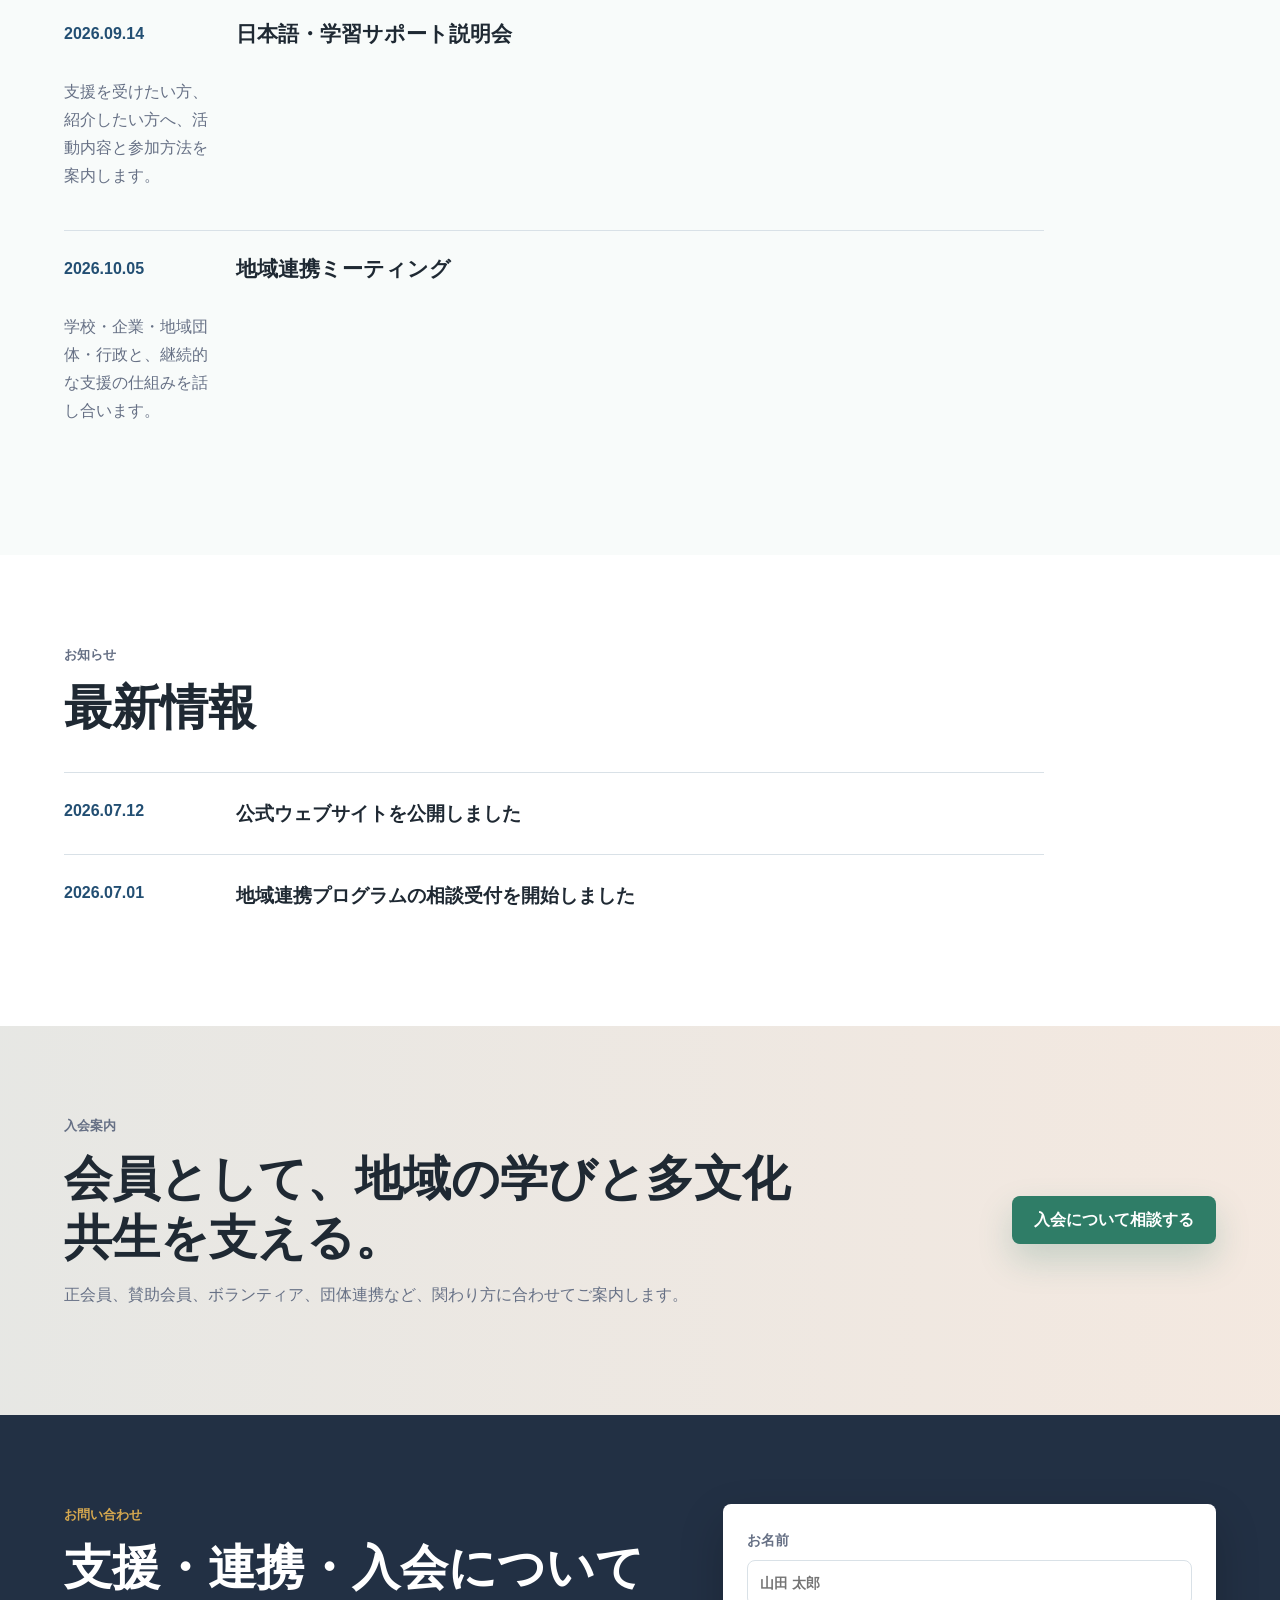
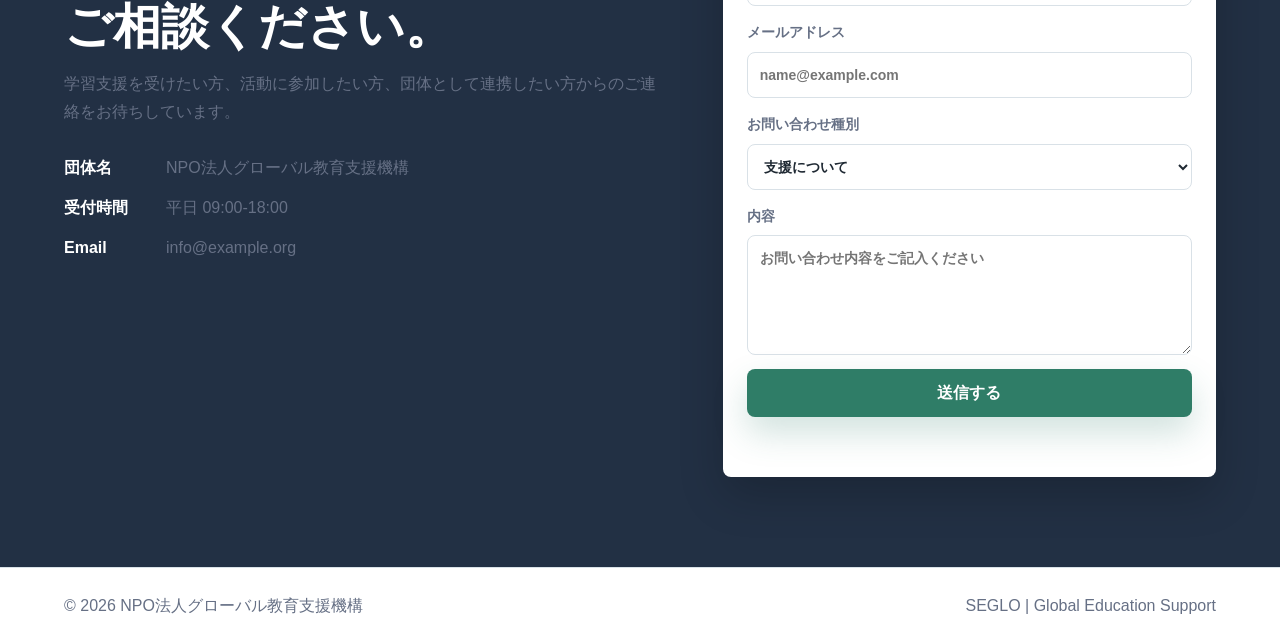
==== commit 032c77ae: "Update index.html" ====
--- a/index.html
+++ b/index.html
@@ -48,7 +48,7 @@
           </div>
         </div>
         <div class="hero-media" aria-label="SEGLOの活動イメージ">
-          <img class="hero-photo" src="https://images.unsplash.com/photo-1529156069898-49953e39b3ac?auto=format&fit=crop&w=1200&q=80" alt="多文化交流の場に集う人々">
+          <img class="hero-photo" src="photo/封面.jpg" alt="多文化交流の場に集う人々">
         </div>
       </section>
 
